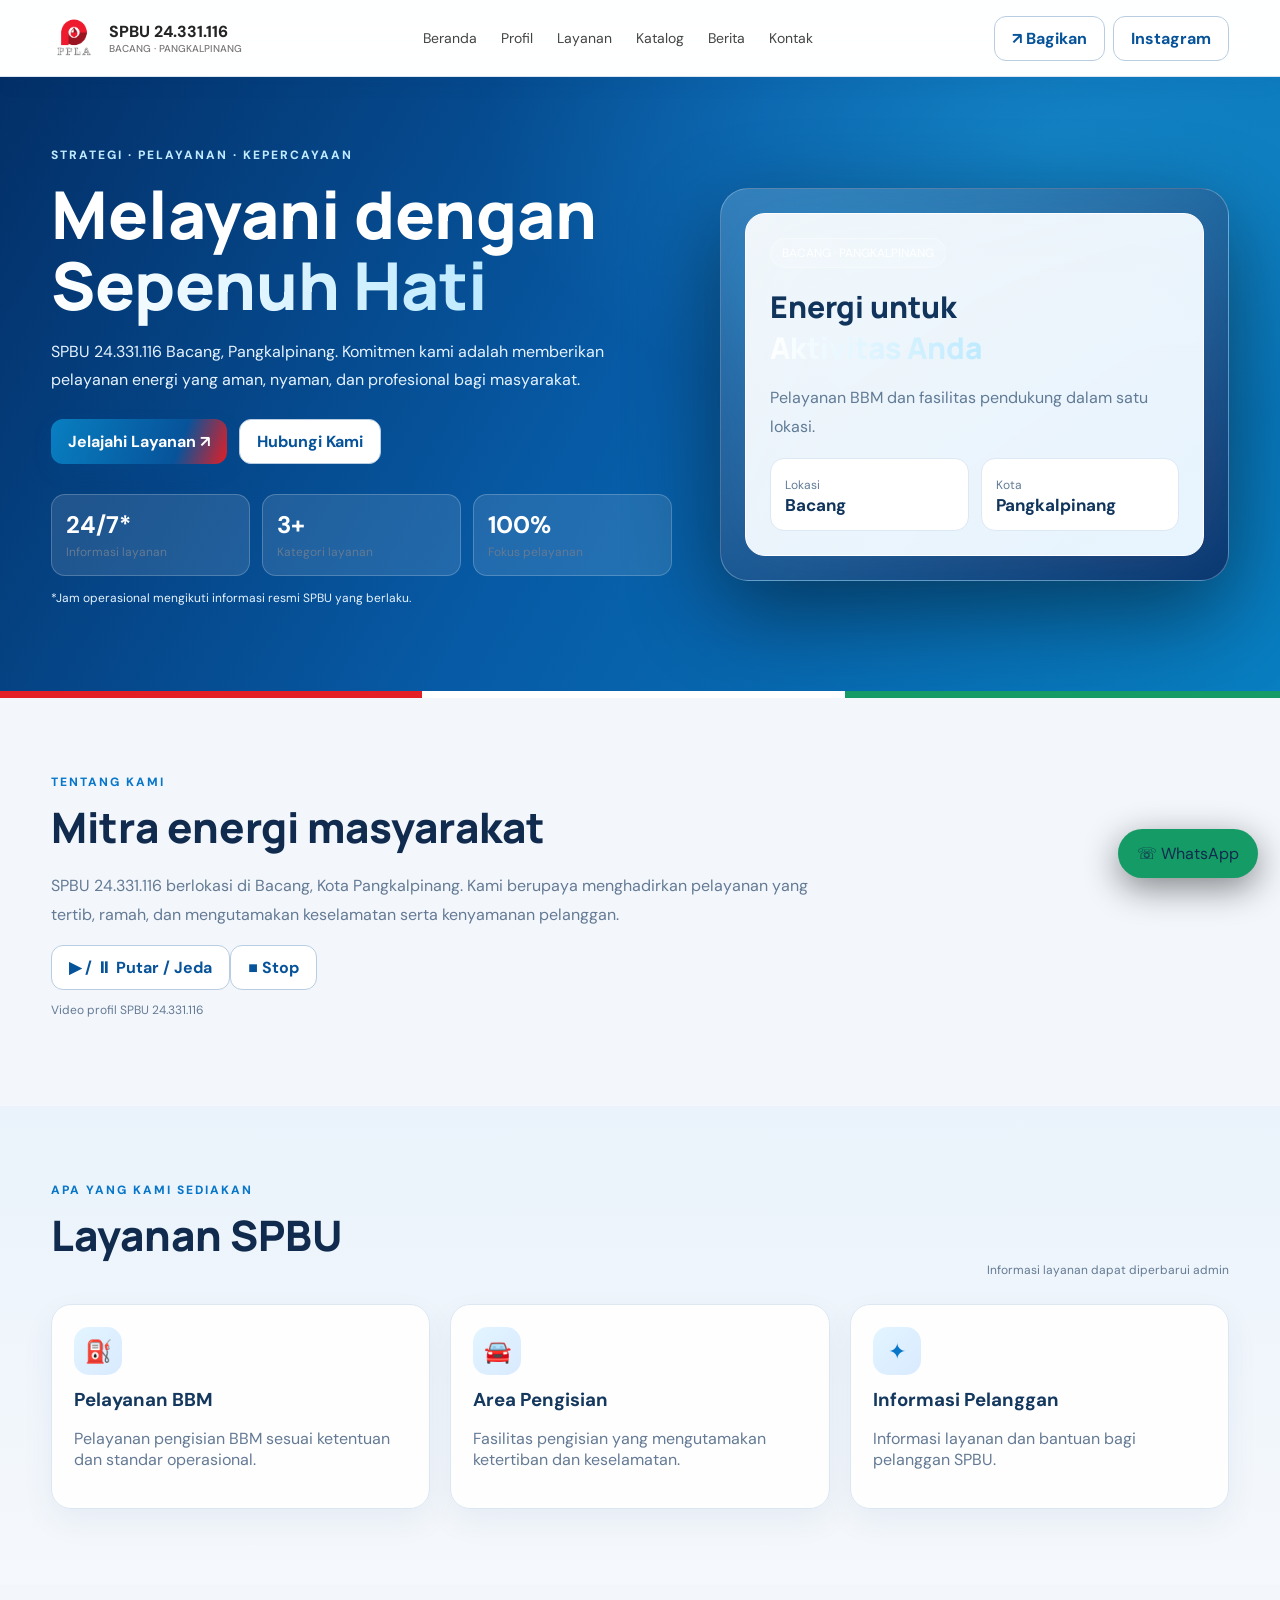
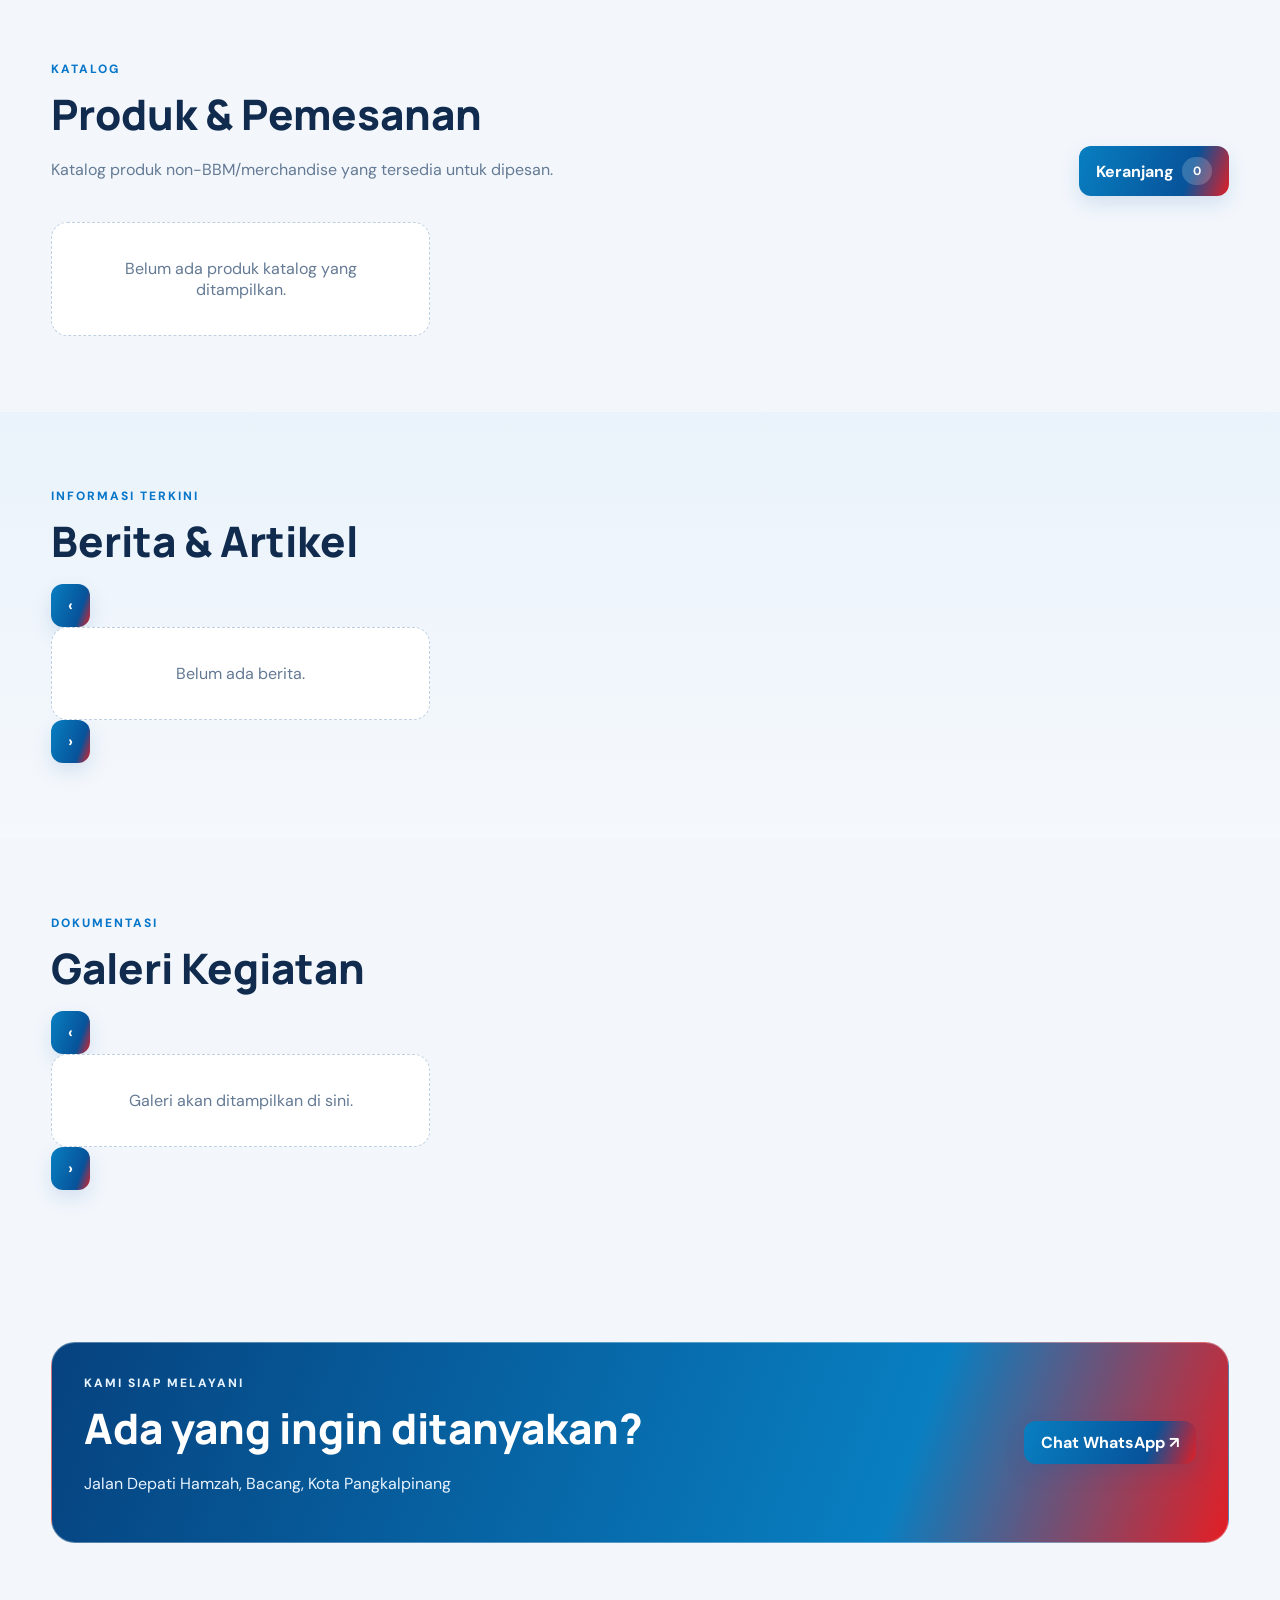
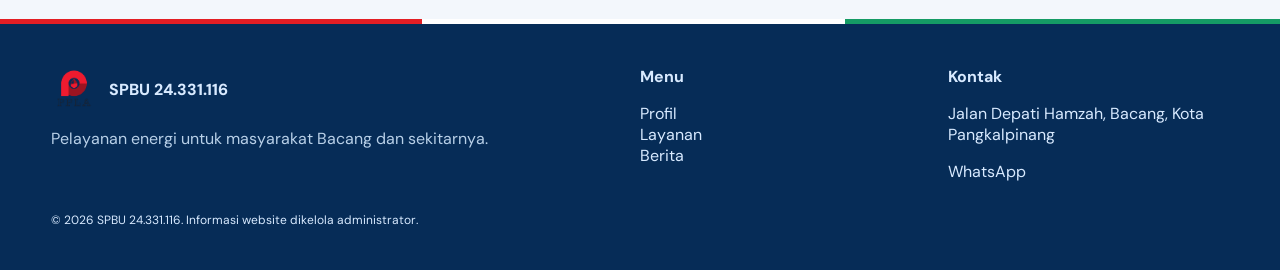
==== index.html @ a97a2ace "Update index.html" ====
<!doctype html>
<html lang="id"><head><meta charset="utf-8"><meta name="viewport" content="width=device-width,initial-scale=1"><meta name="theme-color" content="#073b78">
<meta name="description" content="Website resmi SPBU 24.331.116 Bacang, Pangkalpinang. Informasi layanan, produk, berita, galeri, dan pemesanan.">
<meta property="og:type" content="website">
<meta property="og:site_name" content="SPBU 24.331.116 Bacang">
<meta property="og:title" content="SPBU 24.331.116 Bacang | Pelayanan Energi">
<meta property="og:description" content="Informasi layanan, produk, berita, dan kegiatan SPBU 24.331.116 Bacang, Pangkalpinang.">
<meta property="og:url" content="https://spbubacang-24331116.github.io/index.html">
<meta property="og:image" content="https://spbubacang-24331116.github.io/assets/og-spbu-bacang.png">
<meta property="og:image:width" content="1200"><meta property="og:image:height" content="630">
<meta name="twitter:card" content="summary_large_image">
<meta name="twitter:title" content="SPBU 24.331.116 Bacang | Pelayanan Energi">
<meta name="twitter:description" content="Informasi layanan, produk, berita, dan kegiatan SPBU 24.331.116 Bacang, Pangkalpinang.">
<meta name="twitter:image" content="https://spbubacang-24331116.github.io/assets/og-spbu-bacang.png">
<title>SPBU 24.331.116 | Company Profile</title><link rel="stylesheet" href="assets/style.css"></head>
<body>
<header class="topbar"><div class="container nav"><a class="brand" href="#"><img class="brand-logo" src="assets/logo-ppla.png" alt="Logo PPLA"><span>SPBU 24.331.116<small class="muted" style="display:block;font-size:10px;font-weight:500">BACANG · PANGKALPINANG</small></span></a><nav class="navlinks"><a href="#home">Beranda</a><a href="#about">Profil</a><a href="#services">Layanan</a><a href="#products">Katalog</a><a href="#news">Berita</a><a href="#contact">Kontak</a></nav><div class="nav-actions"><button class="btn btn-outline" onclick="shareWebsite()">↗ Bagikan</button><a class="btn btn-outline" href="https://www.instagram.com/spbu_24.331.116_bacang/">Instagram</a></div></div></header>
<main>
<section class="hero" id="home"><div class="container hero-grid"><div><div class="eyebrow">Strategi · Pelayanan · Kepercayaan</div><h1>Melayani dengan <span class="gradient-text">Sepenuh Hati</span></h1><p id="heroText">SPBU 24.331.116 Bacang, Pangkalpinang. Komitmen kami adalah memberikan pelayanan energi yang aman, nyaman, dan profesional bagi masyarakat.</p><div style="display:flex;gap:12px;flex-wrap:wrap;margin-top:24px"><a class="btn" href="#services">Jelajahi Layanan ↗</a><a class="btn btn-outline" href="#contact">Hubungi Kami</a></div><div class="stat-row" style="margin-top:30px"><div class="stat"><strong>24/7*</strong><span class="muted small">Informasi layanan</span></div><div class="stat"><strong>3+</strong><span class="muted small">Kategori layanan</span></div><div class="stat"><strong>100%</strong><span class="muted small">Fokus pelayanan</span></div></div><p class="small muted">*Jam operasional mengikuti informasi resmi SPBU yang berlaku.</p></div><div class="hero-visual"><div class="visual-inner"><div><span class="pill">BACANG · PANGKALPINANG</span><h2 style="font:800 30px Manrope;margin:18px 0 8px">Energi untuk<br><span class="gradient-text">Aktivitas Anda</span></h2><p class="muted">Pelayanan BBM dan fasilitas pendukung dalam satu lokasi.</p></div><div class="stat-row"><div class="stat"><span class="small muted">Lokasi</span><strong style="font-size:17px">Bacang</strong></div><div class="stat"><span class="small muted">Kota</span><strong style="font-size:17px">Pangkalpinang</strong></div></div></div></div></div></section>
<section id="promoCarousel" class="section" style="padding:28px 0 0"><div class="container"><div id="carouselList" class="grid"></div></div></section>
<section class="section" id="about"><div class="container"><div class="eyebrow">Tentang Kami</div><h2 class="section-title">Mitra energi masyarakat</h2><div class="about-layout"><div><p class="muted" style="max-width:780px;line-height:1.8" id="aboutText">SPBU 24.331.116 berlokasi di Bacang, Kota Pangkalpinang. Kami berupaya menghadirkan pelayanan yang tertib, ramah, dan mengutamakan keselamatan serta kenyamanan pelanggan.</p></div><div class="about-video-wrap"><video id="aboutVideo" class="about-video" autoplay muted playsinline preload="metadata" controls></video><div class="video-actions"><button class="btn btn-outline" type="button" onclick="toggleAboutVideo()">▶ / ⏸ Putar / Jeda</button><button class="btn btn-outline" type="button" onclick="stopAboutVideo()">■ Stop</button></div><p class="small muted" id="videoHint">Video profil SPBU 24.331.116</p></div></div></div></section>
<section class="section" id="services" style="background:#111529"><div class="container"><div class="section-head"><div><div class="eyebrow">Apa yang Kami Sediakan</div><h2 class="section-title">Layanan SPBU</h2></div><span class="muted small">Informasi layanan dapat diperbarui admin</span></div><div id="servicesList" class="grid"></div></div></section>
<section class="section" id="products"><div class="container"><div class="section-head"><div><div class="eyebrow">Katalog</div><h2 class="section-title">Produk & Pemesanan</h2><p class="muted">Katalog produk non-BBM/merchandise yang tersedia untuk dipesan.</p></div><button class="btn" onclick="openCart()">Keranjang <span id="cartCount" class="pill" style="background:#ffffff30;color:white">0</span></button></div><div id="productsList" class="grid"></div></div></section>
<section class="section" id="news" style="background:#111529"><div class="container"><div class="eyebrow">Informasi Terkini</div><h2 class="section-title">Berita & Artikel</h2><div class="carousel-shell"><button class="carousel-arrow prev" aria-label="Berita sebelumnya" onclick="moveCarousel('newsList',-1)">‹</button><div id="newsList" class="grid carousel-track"></div><button class="carousel-arrow next" aria-label="Berita berikutnya" onclick="moveCarousel('newsList',1)">›</button></div></div></section>
<section class="section" id="gallery"><div class="container"><div class="eyebrow">Dokumentasi</div><h2 class="section-title">Galeri Kegiatan</h2><div class="carousel-shell"><button class="carousel-arrow prev" aria-label="Dokumentasi sebelumnya" onclick="moveCarousel('galleryList',-1)">‹</button><div id="galleryList" class="grid carousel-track"></div><button class="carousel-arrow next" aria-label="Dokumentasi berikutnya" onclick="moveCarousel('galleryList',1)">›</button></div></div></section>
<section class="section" id="contact"><div class="container"><div class="banner"><div><div class="eyebrow">Kami Siap Melayani</div><h2 class="section-title" style="margin-bottom:6px">Ada yang ingin ditanyakan?</h2><p class="muted" id="addressText">Jalan Depati Hamzah, Bacang, Kota Pangkalpinang.</p></div><a id="contactWA" class="btn" href="https://wa.me/6281272937522" target="_blank" rel="noopener">Chat WhatsApp ↗</a></div></div></section>
</main>
<footer class="footer"><div class="container footer-grid"><div><div class="brand"><img class="brand-logo brand-logo-footer" src="assets/logo-ppla.png" alt="Logo PPLA">SPBU 24.331.116</div><p class="muted">Pelayanan energi untuk masyarakat Bacang dan sekitarnya.</p></div><div><b>Menu</b><p><a href="#about">Profil</a><br><a href="#services">Layanan</a><br><a href="#news">Berita</a></p></div><div><b>Kontak</b><p id="footerAddress">Bacang, Pangkalpinang</p><a id="footerWA" href="https://wa.me/6281272937522">WhatsApp</a></div></div><div class="container small" style="margin-top:30px">© <span id="year"></span> SPBU 24.331.116. Informasi website dikelola administrator.</div></footer>
<a class="whatsapp" href="https://wa.me/6281272937522" target="_blank" rel="noopener">☏ WhatsApp</a>
<div id="cartModal" class="modal-backdrop hidden"><div class="modal"><div style="display:flex;justify-content:space-between;align-items:center"><h2>Keranjang Pesanan</h2><button class="btn-outline" onclick="closeCart()">Tutup</button></div><div id="cartItems"></div><hr style="border-color:#ffffff18"><h3>Total: <span id="cartTotal">Rp0</span></h3><div class="field"><label>Nama pemesan</label><input id="custName" class="form-control"></div><div class="field"><label>Nomor HP</label><input id="custPhone" class="form-control"></div><div class="field"><label>Alamat</label><textarea id="custAddress" class="form-control"></textarea></div><div class="field"><label>Catatan</label><textarea id="custNotes" class="form-control"></textarea></div><button style="width:100%" onclick="checkout()">Simpan Pesanan & Checkout WhatsApp</button><p class="small muted">Pemesanan dikirim ke nomor WhatsApp resmi yang dikonfigurasi.</p></div></div>
<div id="toast" class="toast hidden"></div><script src="config.js"></script><script src="assets/site.js"></script></body></html>
---- assets/style.css ----
@import url('https://fonts.googleapis.com/css2?family=DM+Sans:wght@400;500;600;700;800&family=Manrope:wght@400;500;600;700;800&display=swap');
:root{--bg:#0d1020;--panel:#171b31;--panel2:#202541;--line:#303653;--text:#f6f4ff;--muted:#a8acc5;--purple:#a855f7;--pink:#e879f9;--cyan:#22d3ee;--gold:#e8c77b;--green:#34d399;--danger:#fb7185;--radius:20px}
*{box-sizing:border-box}html{scroll-behavior:smooth}body{margin:0;background:var(--bg);color:var(--text);font-family:'DM Sans',sans-serif}a{color:inherit;text-decoration:none}button,input,textarea,select{font:inherit}button,.btn{border:0;border-radius:12px;padding:11px 17px;background:linear-gradient(110deg,var(--purple),#7c3aed);color:white;font-weight:700;cursor:pointer;display:inline-flex;align-items:center;justify-content:center;gap:8px}button:hover,.btn:hover{filter:brightness(1.12)}.btn-outline{background:transparent;border:1px solid var(--line)}.container{width:min(1180px,92%);margin:auto}.muted{color:var(--muted)}.small{font-size:12px}.eyebrow{color:var(--pink);font-size:12px;font-weight:800;letter-spacing:2px;text-transform:uppercase}.section{padding:76px 0}.section-title{font:800 clamp(28px,4vw,42px) Manrope;margin:8px 0 14px}.topbar{position:sticky;top:0;z-index:20;background:#0d1020eF;backdrop-filter:blur(18px);border-bottom:1px solid #ffffff12}.nav{height:76px;display:flex;align-items:center;justify-content:space-between;gap:20px}.brand{display:flex;align-items:center;gap:12px;font-weight:800}.brand-mark{width:42px;height:42px;border-radius:14px;background:linear-gradient(135deg,#e879f9,#7c3aed);display:grid;place-items:center;font-weight:900}.navlinks{display:flex;gap:24px;color:#d4d5e4;font-size:14px}.navlinks a:hover{color:var(--pink)}.hero{padding:70px 0 76px;background:radial-gradient(ellipse at 80% 15%,#7339a655,transparent 40%),linear-gradient(135deg,#15172c,#101426 65%,#21183c);overflow:hidden}.hero-grid{display:grid;grid-template-columns:1.1fr .9fr;align-items:center;gap:48px}.hero h1{font:800 clamp(38px,6vw,66px)/1.08 Manrope;margin:16px 0}.gradient-text{background:linear-gradient(90deg,#f0abfc,#a78bfa,#67e8f9);background-clip:text;color:transparent}.hero p{max-width:600px;color:#c4c6d8;line-height:1.8}.hero-visual{min-height:350px;border:1px solid #ffffff20;border-radius:28px;background:linear-gradient(145deg,#2b2550,#141a31);padding:24px;box-shadow:0 30px 90px #0007;position:relative}.hero-visual:before{content:"";position:absolute;inset:12% 8%;border-radius:24px;background:linear-gradient(140deg,#a855f755,#22d3ee22);filter:blur(28px)}.visual-inner{position:relative;height:100%;min-height:300px;border-radius:20px;background:linear-gradient(145deg,#252b49,#151a2e);border:1px solid #ffffff18;padding:24px;display:flex;flex-direction:column;justify-content:space-between}.stat-row{display:flex;gap:12px}.stat{background:#ffffff0d;border:1px solid #ffffff12;border-radius:14px;padding:14px;flex:1}.stat strong{display:block;font-size:24px}.pill{display:inline-block;border-radius:999px;padding:6px 11px;background:#a855f729;color:#e9b5ff;font-size:12px}.grid{display:grid;grid-template-columns:repeat(3,1fr);gap:20px}.card{background:var(--panel);border:1px solid #ffffff0e;border-radius:var(--radius);padding:22px;box-shadow:0 12px 35px #0002}.card h3{margin:12px 0 8px}.iconbox{width:48px;height:48px;border-radius:15px;background:#a855f72b;color:#e9a8ff;display:grid;place-items:center;font-size:22px}.product-img,.news-img,.gallery-img{width:100%;height:190px;object-fit:cover;border-radius:14px;background:var(--panel2)}.product-card{display:flex;flex-direction:column;gap:12px}.product-card .price{font-size:20px;font-weight:800;color:#f0abfc}.product-card button{width:100%}.banner{background:linear-gradient(110deg,#652a94,#27204b 65%,#123b54);border:1px solid #ffffff15;border-radius:24px;padding:32px;display:flex;justify-content:space-between;align-items:center;gap:20px}.footer{background:#090b16;border-top:1px solid #ffffff12;padding:42px 0;color:#a8acc5}.footer-grid{display:grid;grid-template-columns:2fr 1fr 1fr;gap:28px}.form-control{width:100%;background:#0f1326;color:white;border:1px solid var(--line);border-radius:11px;padding:12px 13px;outline:none}.form-control:focus{border-color:var(--purple)}label{font-size:13px;color:#c5c7d8;display:block;margin:0 0 7px}.field{margin-bottom:14px}.notice{padding:13px 15px;border-radius:12px;background:#a855f71c;border:1px solid #a855f744;color:#e9c7ff}.whatsapp{position:fixed;right:22px;bottom:22px;z-index:30;border-radius:50px;background:#16a34a;padding:14px 19px;box-shadow:0 10px 35px #0007}.hidden{display:none!important}.section-head{display:flex;justify-content:space-between;align-items:end;gap:20px;margin-bottom:26px}.empty{padding:35px;text-align:center;color:var(--muted);background:var(--panel);border-radius:16px}
.admin-body{background:#0b0e1c;min-height:100vh}.admin-layout{display:grid;grid-template-columns:245px 1fr;min-height:100vh}.sidebar{background:#14182b;border-right:1px solid #ffffff10;padding:24px 16px;position:sticky;top:0;height:100vh}.side-brand{padding:8px 10px 28px;font-weight:800}.side-link{display:flex;align-items:center;gap:12px;padding:12px 14px;border-radius:11px;color:#b8bad0;margin:4px 0;cursor:pointer}.side-link.active,.side-link:hover{background:linear-gradient(90deg,#a855f744,#7c3aed22);color:white}.admin-main{padding:30px;min-width:0}.admin-top{display:flex;justify-content:space-between;align-items:center;margin-bottom:26px}.admin-grid{display:grid;grid-template-columns:repeat(4,1fr);gap:16px}.metric{background:var(--panel);border:1px solid #ffffff10;border-radius:17px;padding:20px}.metric strong{font:800 30px Manrope;display:block;margin-top:8px}.admin-columns{display:grid;grid-template-columns:1.3fr 1fr;gap:18px;margin-top:18px}.table-wrap{overflow:auto}.data-table{width:100%;border-collapse:collapse;min-width:600px}.data-table th,.data-table td{text-align:left;padding:13px;border-bottom:1px solid #ffffff12;font-size:13px}.data-table th{color:#b7bad0}.tag{padding:5px 9px;border-radius:30px;background:#a855f72a;color:#e9b5ff;font-size:11px}.actions{display:flex;gap:7px}.btn-sm{padding:7px 10px;font-size:12px}.btn-danger{background:#be3452}.modal-backdrop{position:fixed;inset:0;background:#0009;z-index:60;display:grid;place-items:center;padding:20px}.modal{width:min(620px,100%);max-height:90vh;overflow:auto;background:#171b31;border:1px solid #ffffff20;border-radius:20px;padding:24px}.login-wrap{min-height:100vh;display:grid;place-items:center;padding:20px;background:radial-gradient(circle at 20% 20%,#743ca755,transparent 35%),#0b0e1c}.login-card{width:min(430px,100%);background:#171b31;border:1px solid #ffffff18;border-radius:24px;padding:32px;box-shadow:0 25px 80px #0008}.toast{position:fixed;bottom:24px;left:50%;transform:translateX(-50%);background:#252b49;padding:12px 18px;border-radius:12px;z-index:100;box-shadow:0 8px 30px #0008}
@media(max-width:900px){.hero-grid{grid-template-columns:1fr}.hero-visual{min-height:280px}.grid{grid-template-columns:repeat(2,1fr)}.admin-grid{grid-template-columns:repeat(2,1fr)}.admin-columns{grid-template-columns:1fr}.navlinks{gap:12px}.admin-layout{grid-template-columns:1fr}.sidebar{position:relative;height:auto;padding:12px;display:flex;overflow:auto;align-items:center}.side-brand{padding:8px;white-space:nowrap}.side-link{white-space:nowrap}.admin-main{padding:20px}}
@media(max-width:600px){.nav{height:auto;min-height:68px;flex-wrap:wrap;padding:12px 0}.navlinks{width:100%;overflow:auto;padding:5px 0}.hero{padding:48px 0}.grid{grid-template-columns:1fr}.section{padding:52px 0}.footer-grid{grid-template-columns:1fr}.banner{align-items:flex-start;flex-direction:column}.admin-grid{grid-template-columns:1fr 1fr}.admin-main{padding:14px}.sidebar{gap:4px}.side-link{font-size:12px;padding:9px}.admin-top{align-items:flex-start;gap:10px}.metric strong{font-size:24px}}


/* PUBLIC FRONTEND: Pertamina-inspired red and white gradient identity.
   Admin dashboard (.admin-body) intentionally retains the dark-purple theme. */
body:not(.admin-body){--purple:#e31e24;--pink:#ff5a60;--cyan:#f3f4f6;--gold:#ffffff}
body:not(.admin-body) .brand-mark{background:linear-gradient(135deg,#fff 0%,#f4f4f5 38%,#e31e24 39%,#b5121b 100%);color:#b5121b;border:1px solid #ffffff70}
body:not(.admin-body) .hero{background:radial-gradient(ellipse at 82% 12%,#e31e2445,transparent 42%),linear-gradient(125deg,#8f1018 0%,#d71920 38%,#f5f5f5 100%)}
body:not(.admin-body) .hero p{color:#fff1f1}
body:not(.admin-body) .gradient-text{background:linear-gradient(90deg,#fff 0%,#fff4f4 45%,#ffd5d7 100%);background-clip:text;color:transparent}
body:not(.admin-body) .hero-visual{background:linear-gradient(145deg,#fff 0%,#f4f4f5 45%,#e31e24 100%);border:1px solid #ffffff80}
body:not(.admin-body) .hero-visual:before{background:linear-gradient(140deg,#ffffff88,#e31e2455)}
body:not(.admin-body) .visual-inner{background:linear-gradient(145deg,#fff,#fff1f1 58%,#fbd5d7);border:1px solid #fff;color:#252525}
body:not(.admin-body) .visual-inner .muted{color:#656565}
body:not(.admin-body) .stat{background:#ffffff20;border-color:#ffffff45}
body:not(.admin-body) .visual-inner .stat{background:#ffffffc9;border-color:#e31e2430}
body:not(.admin-body) .pill{background:#e31e2418;color:#b5121b}
body:not(.admin-body) .hero .pill{background:#ffffff25;color:#fff;border:1px solid #ffffff55}
body:not(.admin-body) button:not(.btn-outline),body:not(.admin-body) .btn:not(.btn-outline){background:linear-gradient(110deg,#ed1c24 0%,#c8102e 55%,#a80f24 100%);color:#fff}
body:not(.admin-body) .btn-outline{border-color:#e31e2480;color:#fff;background:#ffffff12}
body:not(.admin-body) .iconbox{background:linear-gradient(135deg,#fff0f0,#ffe0e2);color:#c8102e}
body:not(.admin-body) .product-card .price{color:#e31e24}
body:not(.admin-body) .topbar{background:#ffffffef;border-bottom:1px solid #e5e5e5}
body:not(.admin-body) .topbar .navlinks{color:#444}
body:not(.admin-body) .topbar .navlinks a:hover{color:#c8102e}
body:not(.admin-body) .topbar .brand{color:#242424}
body:not(.admin-body) .topbar .brand .muted{color:#777}
body:not(.admin-body) .section[style*="background:#111529"]{background:#fff5f5!important}
body:not(.admin-body) .card{border-color:#e31e2418}
body:not(.admin-body) .banner{background:linear-gradient(110deg,#a90f20 0%,#e31e24 52%,#fff 100%);color:#fff}
body:not(.admin-body) .banner .muted{color:#fff0f0}
body:not(.admin-body) .footer{background:#fff;color:#333;border-top:1px solid #e5e5e5}
body:not(.admin-body) .footer .muted{color:#666}
body:not(.admin-body) .footer a:hover{color:#c8102e}


/* PPLA logo in all public and administrator header areas */
.brand-logo{width:48px;height:48px;object-fit:contain;display:block;flex:0 0 auto;border-radius:8px}
.topbar .brand-logo{width:54px;height:54px}
.brand-logo-footer{width:46px;height:46px}
.side-brand{display:flex;align-items:center;gap:10px}
.side-brand .brand-logo{width:44px;height:44px}
.admin-heading{display:flex;align-items:center;gap:14px;min-width:0}
.admin-heading .brand-logo{width:50px;height:50px}
.login-card .brand-logo{width:54px;height:54px}
@media(max-width:600px){.topbar .brand-logo{width:44px;height:44px}.brand-logo{width:42px;height:42px}.admin-heading .brand-logo{width:42px;height:42px}.admin-heading h1{font-size:23px!important}.side-brand .brand-logo{width:38px;height:38px}}


/* PERTAMAX BLUE + PERTAMINA ACCENTS — PUBLIC FRONTEND */
body:not(.admin-body){
 --bg:#f3f7fc;--panel:#ffffff;--panel2:#eaf1f9;--line:#d8e3f0;
 --text:#102b4e;--muted:#647a94;--purple:#0876c9;--pink:#e31e24;
 --cyan:#27a9e0;--gold:#f5c542;--green:#159b65;
 background:var(--bg);color:var(--text);
}
body:not(.admin-body) .topbar{background:rgba(255,255,255,.92);border-bottom:1px solid #d9e5f1;box-shadow:0 5px 24px #0b37630b}
body:not(.admin-body) .brand-mark{background:linear-gradient(135deg,#0876c9,#06427f);color:white}
body:not(.admin-body) .brand-logo{width:46px;height:46px;object-fit:contain;border-radius:12px}
body:not(.admin-body) .hero{
 background:radial-gradient(ellipse at 82% 10%,#2ab6ed55,transparent 38%),
 linear-gradient(120deg,#032f67 0%,#075aa5 48%,#087fc1 100%);
 color:#fff;position:relative
}
body:not(.admin-body) .hero:after{content:"";position:absolute;left:0;right:0;bottom:0;height:7px;background:linear-gradient(90deg,#e31e24 0 33%,#fff 33% 66%,#159b65 66%)}
body:not(.admin-body) .hero p{color:#e5f3ff}
body:not(.admin-body) .gradient-text{background:linear-gradient(90deg,#fff,#bdeaff);background-clip:text;color:transparent}
body:not(.admin-body) .hero-visual{background:linear-gradient(145deg,#ffffff2b,#0b3972);border:1px solid #ffffff45;backdrop-filter:blur(12px)}
body:not(.admin-body) .hero-visual:before{background:linear-gradient(140deg,#20b9f477,#e31e2444)}
body:not(.admin-body) .visual-inner{background:linear-gradient(145deg,#ffffffed,#e7f5ff);border:1px solid #ffffff;color:#10345b}
body:not(.admin-body) .visual-inner .muted{color:#617b96}
body:not(.admin-body) .stat{background:#ffffff1c;border:1px solid #ffffff35}
body:not(.admin-body) .visual-inner .stat{background:#fff;border-color:#dce8f4}
body:not(.admin-body) .pill{background:#0876c91a;color:#075a9e}
body:not(.admin-body) .hero .pill{background:#ffffff20;color:#fff;border:1px solid #ffffff55}
body:not(.admin-body) button:not(.btn-outline),body:not(.admin-body) .btn:not(.btn-outline){background:linear-gradient(110deg,#087fc1,#07539a 72%,#e31e24);color:#fff;box-shadow:0 8px 20px #07539a22}
body:not(.admin-body) .btn-outline{background:#fff;color:#07539a;border:1px solid #b8cde2}
body:not(.admin-body) .eyebrow{color:#0876c9}
body:not(.admin-body) .hero .eyebrow{color:#bfeaff}
body:not(.admin-body) .section{background-color:transparent}
body:not(.admin-body) #services,body:not(.admin-body) #news{background:linear-gradient(180deg,#eaf3fb,#f5f8fc)!important}
body:not(.admin-body) .card{background:rgba(255,255,255,.94);border:1px solid #dce7f2;box-shadow:0 12px 32px #0a3c7010;color:#15385e}
body:not(.admin-body) .iconbox{background:linear-gradient(135deg,#e2f5ff,#d9eaff);color:#0876c9}
body:not(.admin-body) .product-card .price{color:#0876c9}
body:not(.admin-body) .form-control{background:#f8fbff;color:#173858;border-color:#d2e0ed}
body:not(.admin-body) label{color:#45617f}
body:not(.admin-body) .banner{background:linear-gradient(110deg,#06427f,#087fc1 72%,#e31e24);border:1px solid #ffffff50;color:#fff}
body:not(.admin-body) .banner .eyebrow,body:not(.admin-body) .banner .muted{color:#e7f4ff}
body:not(.admin-body) .footer{background:#062c57;color:#d8eaff;border-top:5px solid transparent;border-image:linear-gradient(90deg,#e31e24 0 33%,#fff 33% 66%,#159b65 66%) 1}
body:not(.admin-body) .footer .muted{color:#b8d0e8}
body:not(.admin-body) .empty{background:#fff;color:#647a94;border:1px dashed #bfd0e2}
body:not(.admin-body) .whatsapp{background:#159b65}
body:not(.admin-body) .modal{background:#fff;color:#15385e;border-color:#dce7f2}
body:not(.admin-body) .modal .muted{color:#647a94}

/* Touch-friendly horizontal carousels on tablet and mobile.
   Desktop keeps the standard responsive grid layout. */
.responsive-carousel{scrollbar-width:thin;scrollbar-color:#80b9dc transparent}
@media(max-width:1024px){
 body:not(.admin-body) .responsive-carousel{
  display:flex!important;flex-wrap:nowrap!important;overflow-x:auto;overflow-y:hidden;
  gap:16px;padding:5px 2px 18px;scroll-snap-type:x mandatory;
  scroll-padding-inline:2px;-webkit-overflow-scrolling:touch;overscroll-behavior-x:contain
 }
 body:not(.admin-body) .responsive-carousel>.card{
  flex:0 0 clamp(245px,42vw,330px);min-width:0;scroll-snap-align:start
 }
 body:not(.admin-body) .responsive-carousel>.empty{flex:0 0 100%}
 body:not(.admin-body) .responsive-carousel::-webkit-scrollbar{height:5px}
 body:not(.admin-body) .responsive-carousel::-webkit-scrollbar-thumb{background:#80b9dc;border-radius:9px}
}
@media(max-width:600px){
 body:not(.admin-body) .container{width:min(100% - 32px,1180px)}
 body:not(.admin-body) .responsive-carousel{gap:13px;margin-right:-16px;padding-right:16px}
 body:not(.admin-body) .responsive-carousel>.card{flex-basis:82%;max-width:330px;padding:17px}
 body:not(.admin-body) .product-img,body:not(.admin-body) .news-img,body:not(.admin-body) .gallery-img{height:175px}
 body:not(.admin-body) .section-head{align-items:flex-start}
 body:not(.admin-body) .hero-grid{gap:26px}
 body:not(.admin-body) .hero-visual{min-height:250px}
}

.nav-actions{display:flex;align-items:center;gap:8px;flex-shrink:0}@media(max-width:600px){.nav-actions{margin-left:auto}.nav-actions .btn{padding:9px 11px;font-size:12px}}
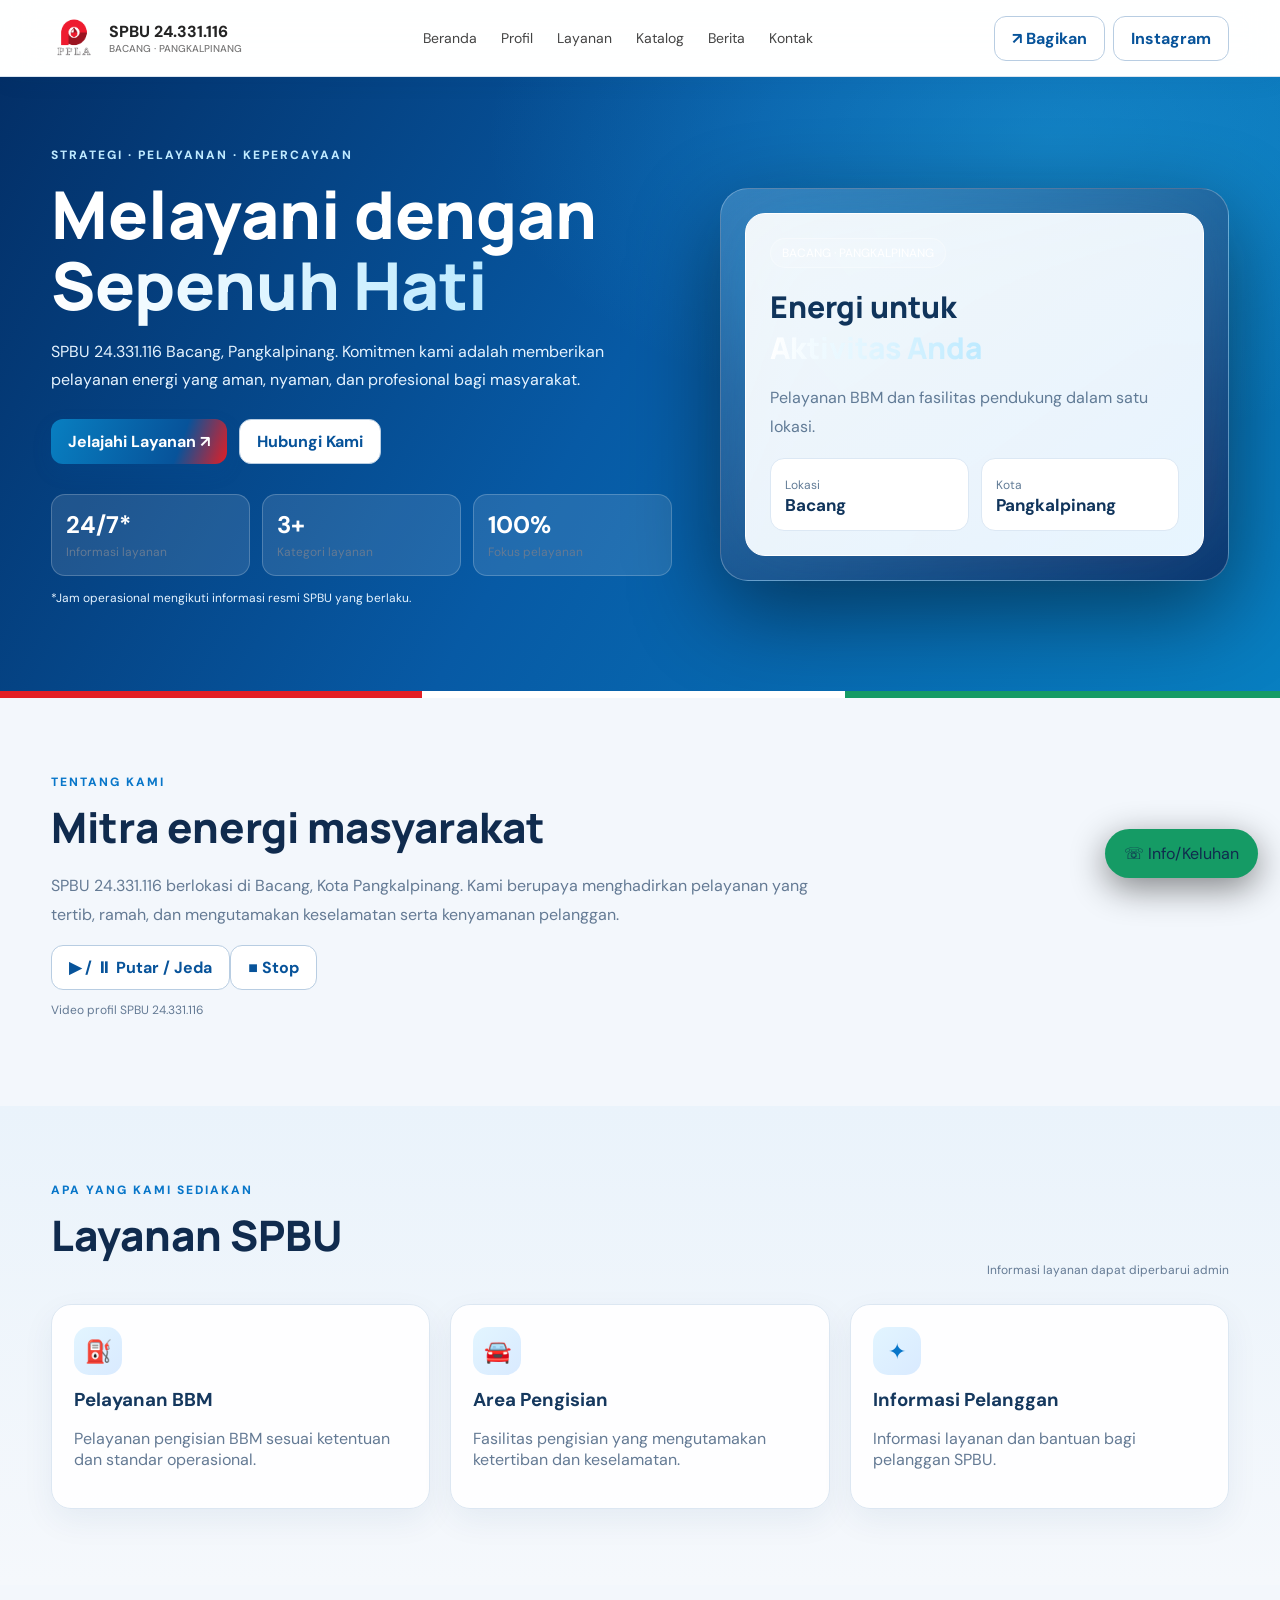
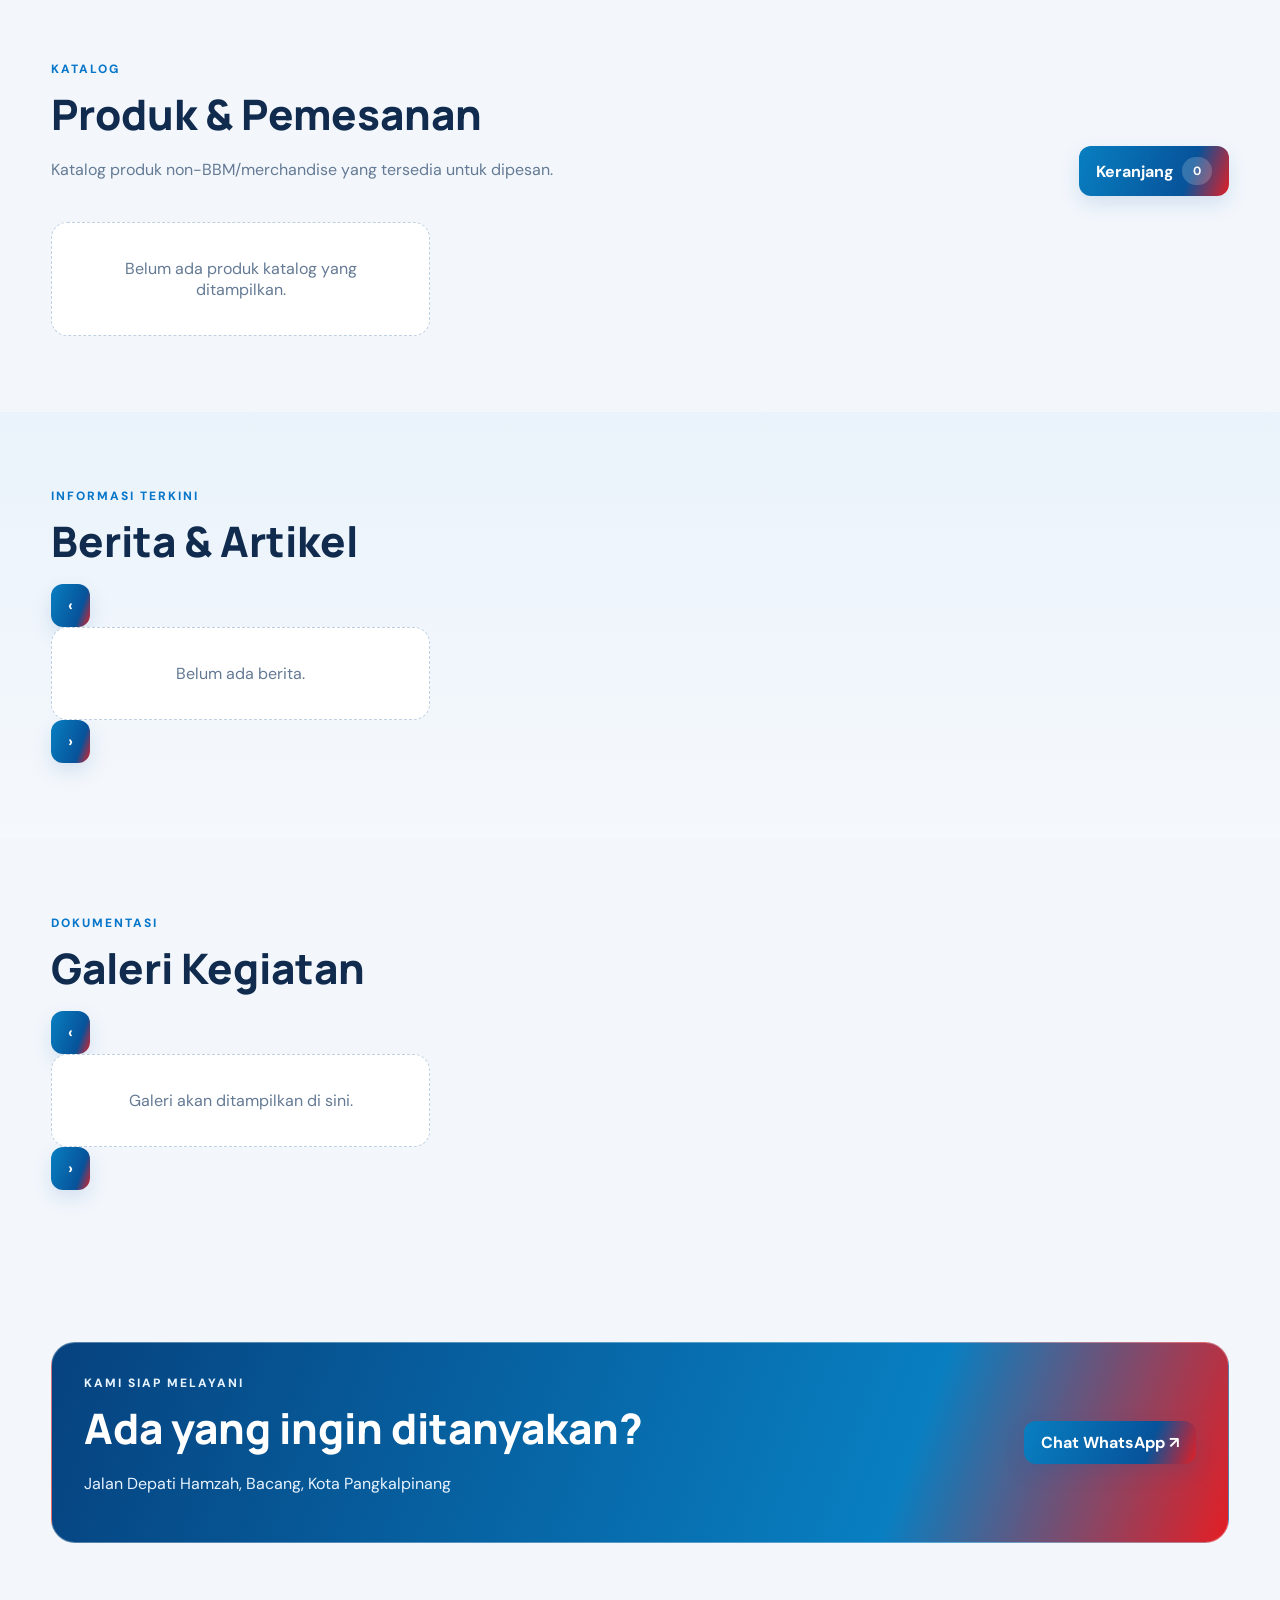
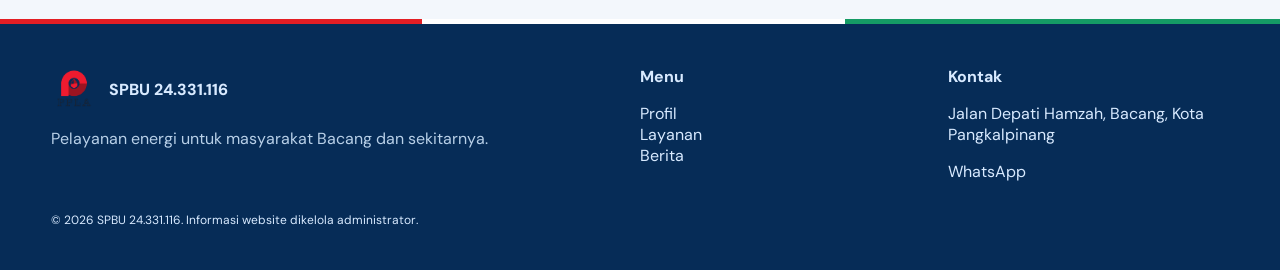
==== commit f42dff69: "Update index.html" ====
--- a/index.html
+++ b/index.html
@@ -26,6 +26,6 @@
 <section class="section" id="contact"><div class="container"><div class="banner"><div><div class="eyebrow">Kami Siap Melayani</div><h2 class="section-title" style="margin-bottom:6px">Ada yang ingin ditanyakan?</h2><p class="muted" id="addressText">Jalan Depati Hamzah, Bacang, Kota Pangkalpinang.</p></div><a id="contactWA" class="btn" href="https://wa.me/6281272937522" target="_blank" rel="noopener">Chat WhatsApp ↗</a></div></div></section>
 </main>
 <footer class="footer"><div class="container footer-grid"><div><div class="brand"><img class="brand-logo brand-logo-footer" src="assets/logo-ppla.png" alt="Logo PPLA">SPBU 24.331.116</div><p class="muted">Pelayanan energi untuk masyarakat Bacang dan sekitarnya.</p></div><div><b>Menu</b><p><a href="#about">Profil</a><br><a href="#services">Layanan</a><br><a href="#news">Berita</a></p></div><div><b>Kontak</b><p id="footerAddress">Bacang, Pangkalpinang</p><a id="footerWA" href="https://wa.me/6281272937522">WhatsApp</a></div></div><div class="container small" style="margin-top:30px">© <span id="year"></span> SPBU 24.331.116. Informasi website dikelola administrator.</div></footer>
-<a class="whatsapp" href="https://wa.me/6281272937522" target="_blank" rel="noopener">☏ WhatsApp</a>
+<a class="whatsapp" href="https://wa.me/6281272937522" target="_blank" rel="noopener">☏ Info/Keluhan</a>
 <div id="cartModal" class="modal-backdrop hidden"><div class="modal"><div style="display:flex;justify-content:space-between;align-items:center"><h2>Keranjang Pesanan</h2><button class="btn-outline" onclick="closeCart()">Tutup</button></div><div id="cartItems"></div><hr style="border-color:#ffffff18"><h3>Total: <span id="cartTotal">Rp0</span></h3><div class="field"><label>Nama pemesan</label><input id="custName" class="form-control"></div><div class="field"><label>Nomor HP</label><input id="custPhone" class="form-control"></div><div class="field"><label>Alamat</label><textarea id="custAddress" class="form-control"></textarea></div><div class="field"><label>Catatan</label><textarea id="custNotes" class="form-control"></textarea></div><button style="width:100%" onclick="checkout()">Simpan Pesanan & Checkout WhatsApp</button><p class="small muted">Pemesanan dikirim ke nomor WhatsApp resmi yang dikonfigurasi.</p></div></div>
 <div id="toast" class="toast hidden"></div><script src="config.js"></script><script src="assets/site.js"></script></body></html>
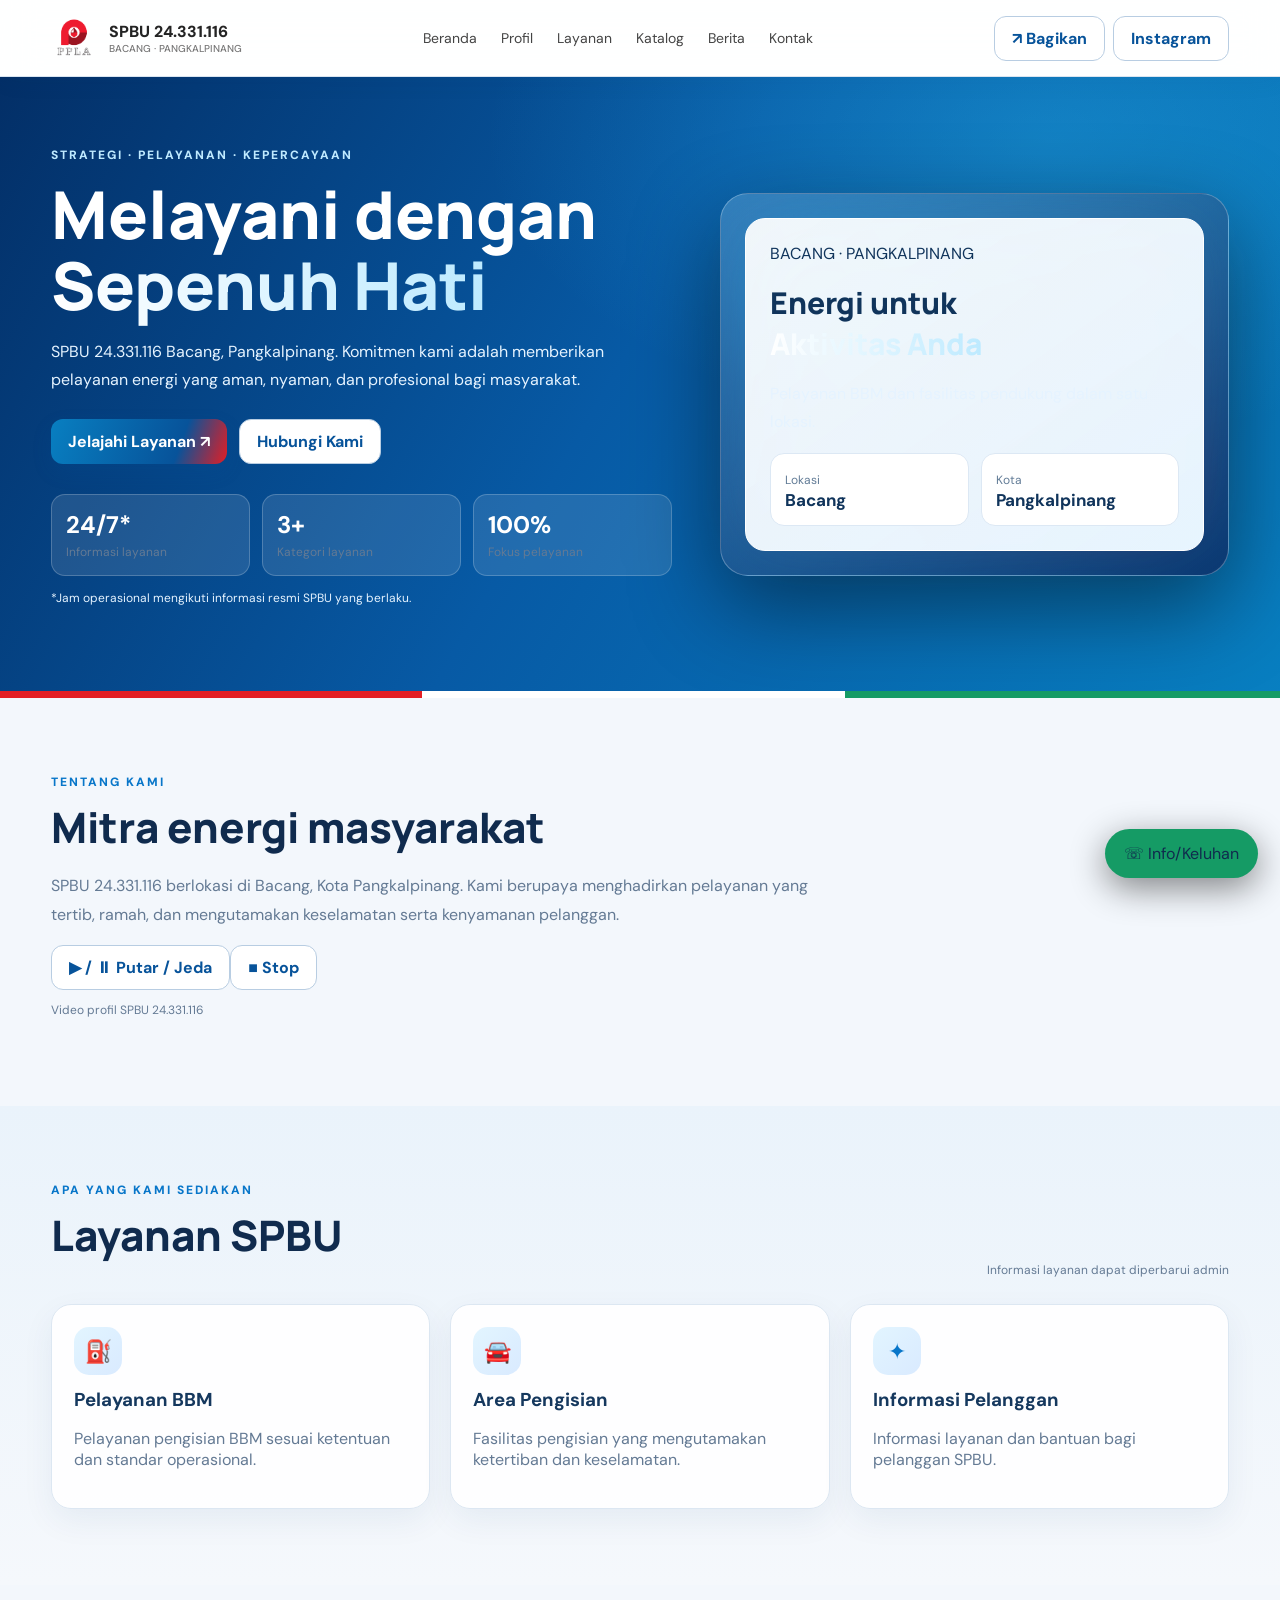
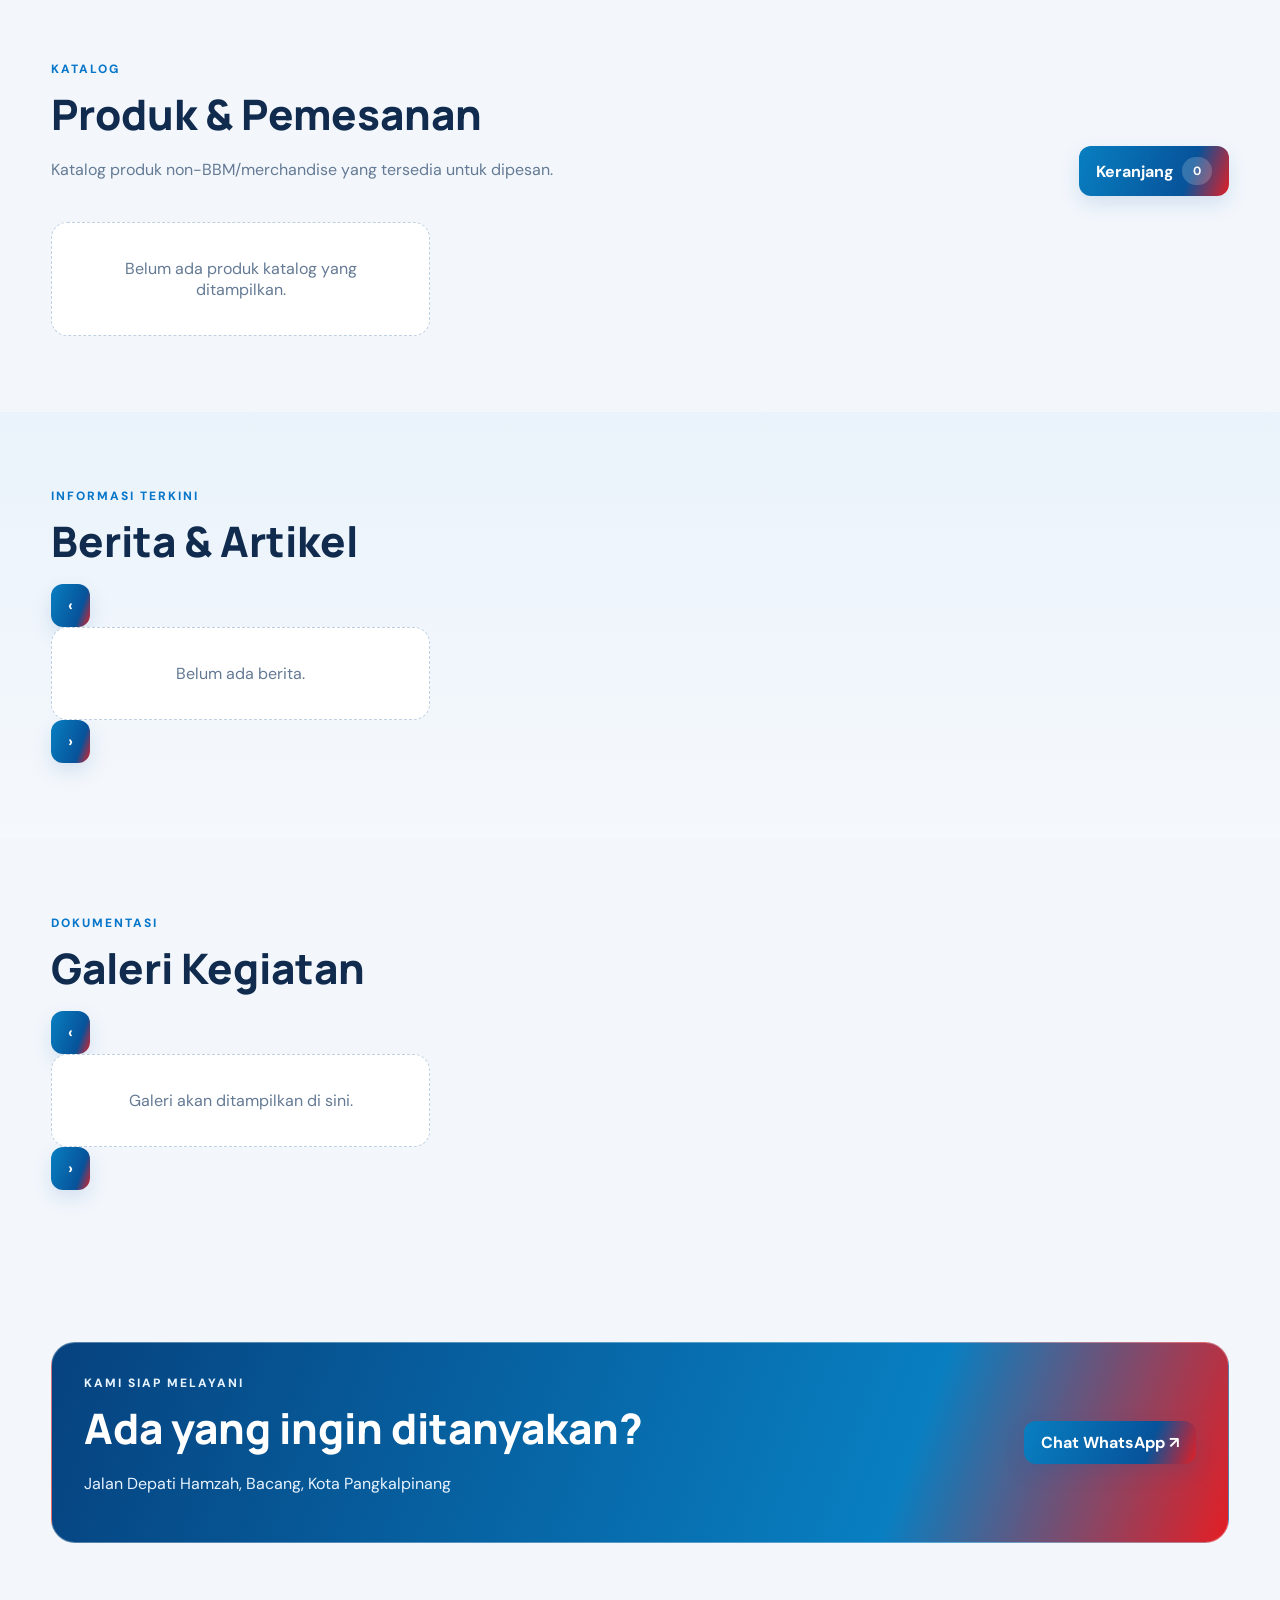
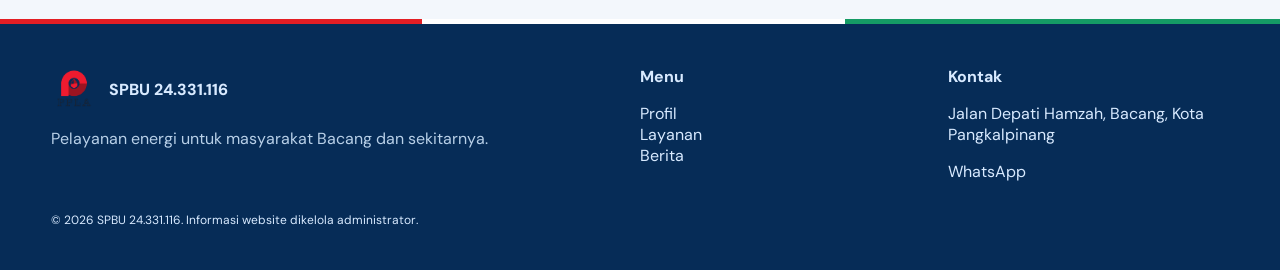
==== commit 46787f72: "Update index.html" ====
--- a/index.html
+++ b/index.html
@@ -16,7 +16,7 @@
 <body>
 <header class="topbar"><div class="container nav"><a class="brand" href="#"><img class="brand-logo" src="assets/logo-ppla.png" alt="Logo PPLA"><span>SPBU 24.331.116<small class="muted" style="display:block;font-size:10px;font-weight:500">BACANG · PANGKALPINANG</small></span></a><nav class="navlinks"><a href="#home">Beranda</a><a href="#about">Profil</a><a href="#services">Layanan</a><a href="#products">Katalog</a><a href="#news">Berita</a><a href="#contact">Kontak</a></nav><div class="nav-actions"><button class="btn btn-outline" onclick="shareWebsite()">↗ Bagikan</button><a class="btn btn-outline" href="https://www.instagram.com/spbu_24.331.116_bacang/">Instagram</a></div></div></header>
 <main>
-<section class="hero" id="home"><div class="container hero-grid"><div><div class="eyebrow">Strategi · Pelayanan · Kepercayaan</div><h1>Melayani dengan <span class="gradient-text">Sepenuh Hati</span></h1><p id="heroText">SPBU 24.331.116 Bacang, Pangkalpinang. Komitmen kami adalah memberikan pelayanan energi yang aman, nyaman, dan profesional bagi masyarakat.</p><div style="display:flex;gap:12px;flex-wrap:wrap;margin-top:24px"><a class="btn" href="#services">Jelajahi Layanan ↗</a><a class="btn btn-outline" href="#contact">Hubungi Kami</a></div><div class="stat-row" style="margin-top:30px"><div class="stat"><strong>24/7*</strong><span class="muted small">Informasi layanan</span></div><div class="stat"><strong>3+</strong><span class="muted small">Kategori layanan</span></div><div class="stat"><strong>100%</strong><span class="muted small">Fokus pelayanan</span></div></div><p class="small muted">*Jam operasional mengikuti informasi resmi SPBU yang berlaku.</p></div><div class="hero-visual"><div class="visual-inner"><div><span class="pill">BACANG · PANGKALPINANG</span><h2 style="font:800 30px Manrope;margin:18px 0 8px">Energi untuk<br><span class="gradient-text">Aktivitas Anda</span></h2><p class="muted">Pelayanan BBM dan fasilitas pendukung dalam satu lokasi.</p></div><div class="stat-row"><div class="stat"><span class="small muted">Lokasi</span><strong style="font-size:17px">Bacang</strong></div><div class="stat"><span class="small muted">Kota</span><strong style="font-size:17px">Pangkalpinang</strong></div></div></div></div></div></section>
+<section class="hero" id="home"><div class="container hero-grid"><div><div class="eyebrow">Strategi · Pelayanan · Kepercayaan</div><h1>Melayani dengan <span class="gradient-text">Sepenuh Hati</span></h1><p id="heroText">SPBU 24.331.116 Bacang, Pangkalpinang. Komitmen kami adalah memberikan pelayanan energi yang aman, nyaman, dan profesional bagi masyarakat.</p><div style="display:flex;gap:12px;flex-wrap:wrap;margin-top:24px"><a class="btn" href="#services">Jelajahi Layanan ↗</a><a class="btn btn-outline" href="#contact">Hubungi Kami</a></div><div class="stat-row" style="margin-top:30px"><div class="stat"><strong>24/7*</strong><span class="muted small">Informasi layanan</span></div><div class="stat"><strong>3+</strong><span class="muted small">Kategori layanan</span></div><div class="stat"><strong>100%</strong><span class="muted small">Fokus pelayanan</span></div></div><p class="small muted">*Jam operasional mengikuti informasi resmi SPBU yang berlaku.</p></div><div class="hero-visual"><div class="visual-inner"><div><span class="text-dark">BACANG · PANGKALPINANG</span><h2 style="font:800 30px Manrope;margin:18px 0 8px">Energi untuk<br><span class="gradient-text">Aktivitas Anda</span></h2><p class="text-dark">Pelayanan BBM dan fasilitas pendukung dalam satu lokasi.</p></div><div class="stat-row"><div class="stat"><span class="small muted">Lokasi</span><strong style="font-size:17px">Bacang</strong></div><div class="stat"><span class="small muted">Kota</span><strong style="font-size:17px">Pangkalpinang</strong></div></div></div></div></div></section>
 <section id="promoCarousel" class="section" style="padding:28px 0 0"><div class="container"><div id="carouselList" class="grid"></div></div></section>
 <section class="section" id="about"><div class="container"><div class="eyebrow">Tentang Kami</div><h2 class="section-title">Mitra energi masyarakat</h2><div class="about-layout"><div><p class="muted" style="max-width:780px;line-height:1.8" id="aboutText">SPBU 24.331.116 berlokasi di Bacang, Kota Pangkalpinang. Kami berupaya menghadirkan pelayanan yang tertib, ramah, dan mengutamakan keselamatan serta kenyamanan pelanggan.</p></div><div class="about-video-wrap"><video id="aboutVideo" class="about-video" autoplay muted playsinline preload="metadata" controls></video><div class="video-actions"><button class="btn btn-outline" type="button" onclick="toggleAboutVideo()">▶ / ⏸ Putar / Jeda</button><button class="btn btn-outline" type="button" onclick="stopAboutVideo()">■ Stop</button></div><p class="small muted" id="videoHint">Video profil SPBU 24.331.116</p></div></div></div></section>
 <section class="section" id="services" style="background:#111529"><div class="container"><div class="section-head"><div><div class="eyebrow">Apa yang Kami Sediakan</div><h2 class="section-title">Layanan SPBU</h2></div><span class="muted small">Informasi layanan dapat diperbarui admin</span></div><div id="servicesList" class="grid"></div></div></section>
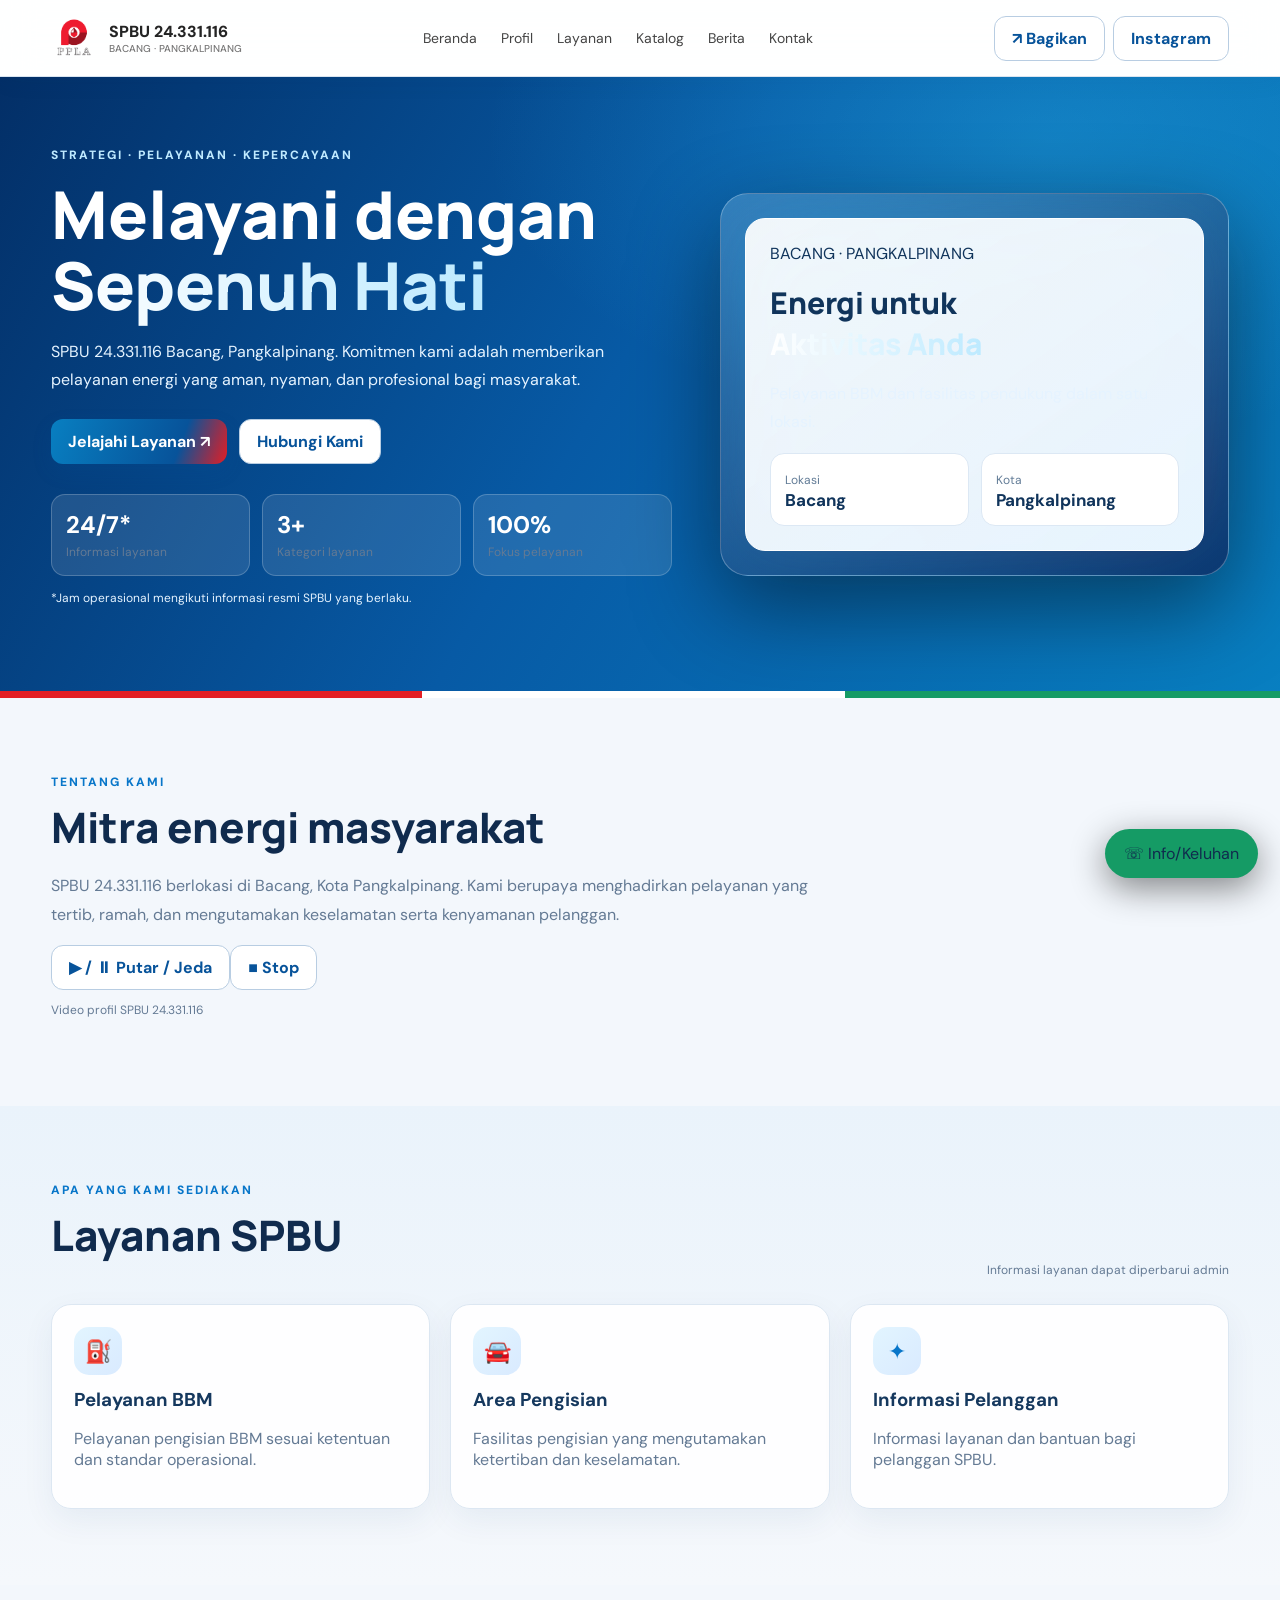
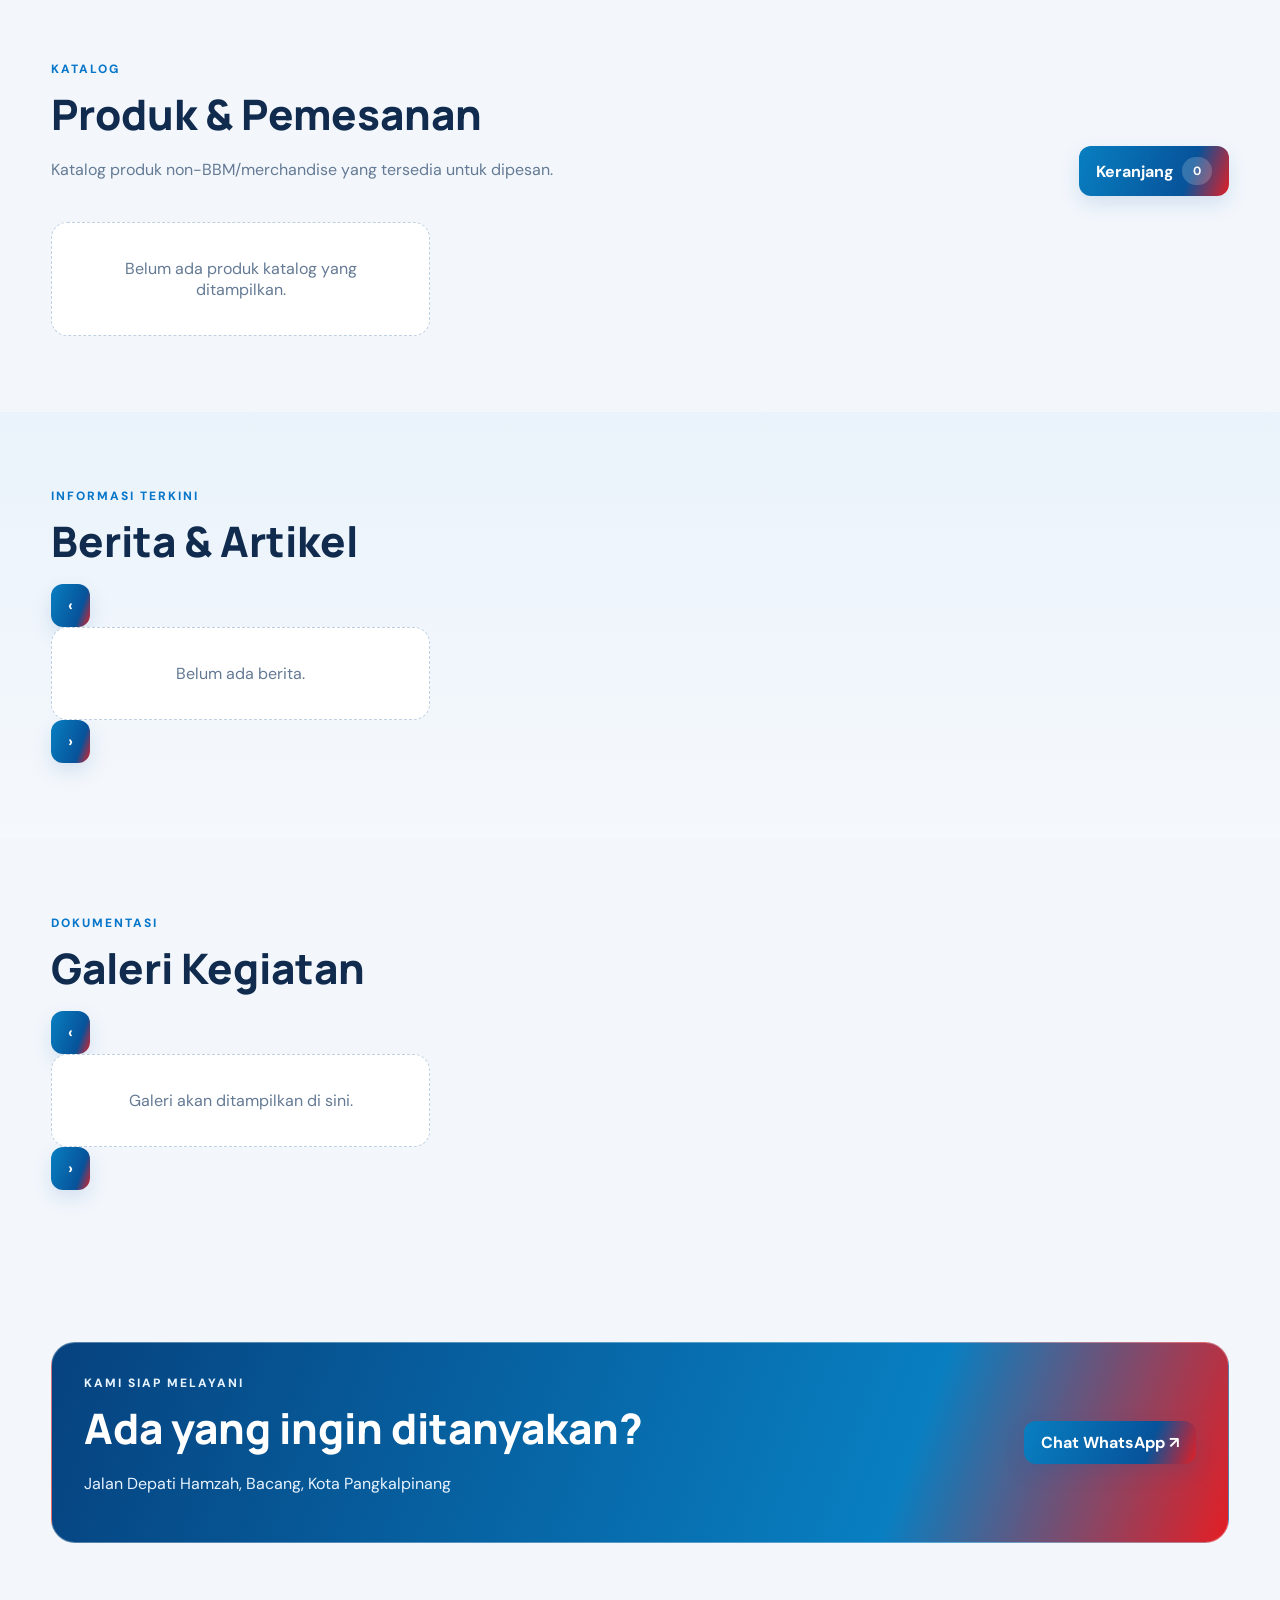
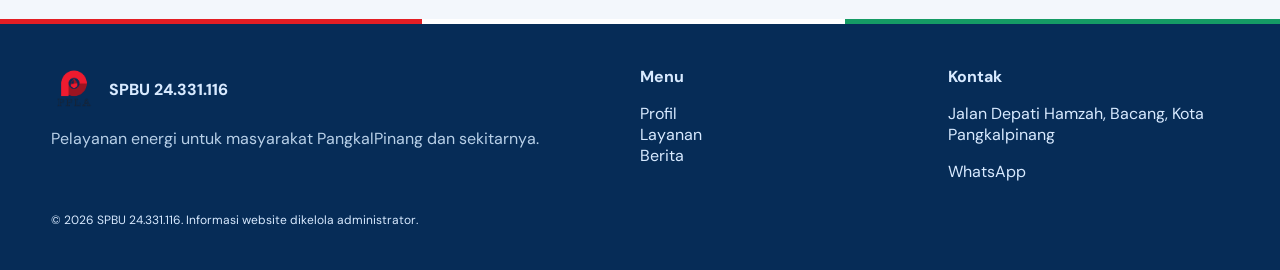
==== commit ced03430: "Update index.html" ====
--- a/index.html
+++ b/index.html
@@ -25,7 +25,7 @@
 <section class="section" id="gallery"><div class="container"><div class="eyebrow">Dokumentasi</div><h2 class="section-title">Galeri Kegiatan</h2><div class="carousel-shell"><button class="carousel-arrow prev" aria-label="Dokumentasi sebelumnya" onclick="moveCarousel('galleryList',-1)">‹</button><div id="galleryList" class="grid carousel-track"></div><button class="carousel-arrow next" aria-label="Dokumentasi berikutnya" onclick="moveCarousel('galleryList',1)">›</button></div></div></section>
 <section class="section" id="contact"><div class="container"><div class="banner"><div><div class="eyebrow">Kami Siap Melayani</div><h2 class="section-title" style="margin-bottom:6px">Ada yang ingin ditanyakan?</h2><p class="muted" id="addressText">Jalan Depati Hamzah, Bacang, Kota Pangkalpinang.</p></div><a id="contactWA" class="btn" href="https://wa.me/6281272937522" target="_blank" rel="noopener">Chat WhatsApp ↗</a></div></div></section>
 </main>
-<footer class="footer"><div class="container footer-grid"><div><div class="brand"><img class="brand-logo brand-logo-footer" src="assets/logo-ppla.png" alt="Logo PPLA">SPBU 24.331.116</div><p class="muted">Pelayanan energi untuk masyarakat Bacang dan sekitarnya.</p></div><div><b>Menu</b><p><a href="#about">Profil</a><br><a href="#services">Layanan</a><br><a href="#news">Berita</a></p></div><div><b>Kontak</b><p id="footerAddress">Bacang, Pangkalpinang</p><a id="footerWA" href="https://wa.me/6281272937522">WhatsApp</a></div></div><div class="container small" style="margin-top:30px">© <span id="year"></span> SPBU 24.331.116. Informasi website dikelola administrator.</div></footer>
+<footer class="footer"><div class="container footer-grid"><div><div class="brand"><img class="brand-logo brand-logo-footer" src="assets/logo-ppla.png" alt="Logo PPLA">SPBU 24.331.116</div><p class="muted">Pelayanan energi untuk masyarakat PangkalPinang dan sekitarnya.</p></div><div><b>Menu</b><p><a href="#about">Profil</a><br><a href="#services">Layanan</a><br><a href="#news">Berita</a></p></div><div><b>Kontak</b><p id="footerAddress">Bacang, Pangkalpinang</p><a id="footerWA" href="https://wa.me/6281272937522">WhatsApp</a></div></div><div class="container small" style="margin-top:30px">© <span id="year"></span> SPBU 24.331.116. Informasi website dikelola administrator.</div></footer>
 <a class="whatsapp" href="https://wa.me/6281272937522" target="_blank" rel="noopener">☏ Info/Keluhan</a>
 <div id="cartModal" class="modal-backdrop hidden"><div class="modal"><div style="display:flex;justify-content:space-between;align-items:center"><h2>Keranjang Pesanan</h2><button class="btn-outline" onclick="closeCart()">Tutup</button></div><div id="cartItems"></div><hr style="border-color:#ffffff18"><h3>Total: <span id="cartTotal">Rp0</span></h3><div class="field"><label>Nama pemesan</label><input id="custName" class="form-control"></div><div class="field"><label>Nomor HP</label><input id="custPhone" class="form-control"></div><div class="field"><label>Alamat</label><textarea id="custAddress" class="form-control"></textarea></div><div class="field"><label>Catatan</label><textarea id="custNotes" class="form-control"></textarea></div><button style="width:100%" onclick="checkout()">Simpan Pesanan & Checkout WhatsApp</button><p class="small muted">Pemesanan dikirim ke nomor WhatsApp resmi yang dikonfigurasi.</p></div></div>
 <div id="toast" class="toast hidden"></div><script src="config.js"></script><script src="assets/site.js"></script></body></html>
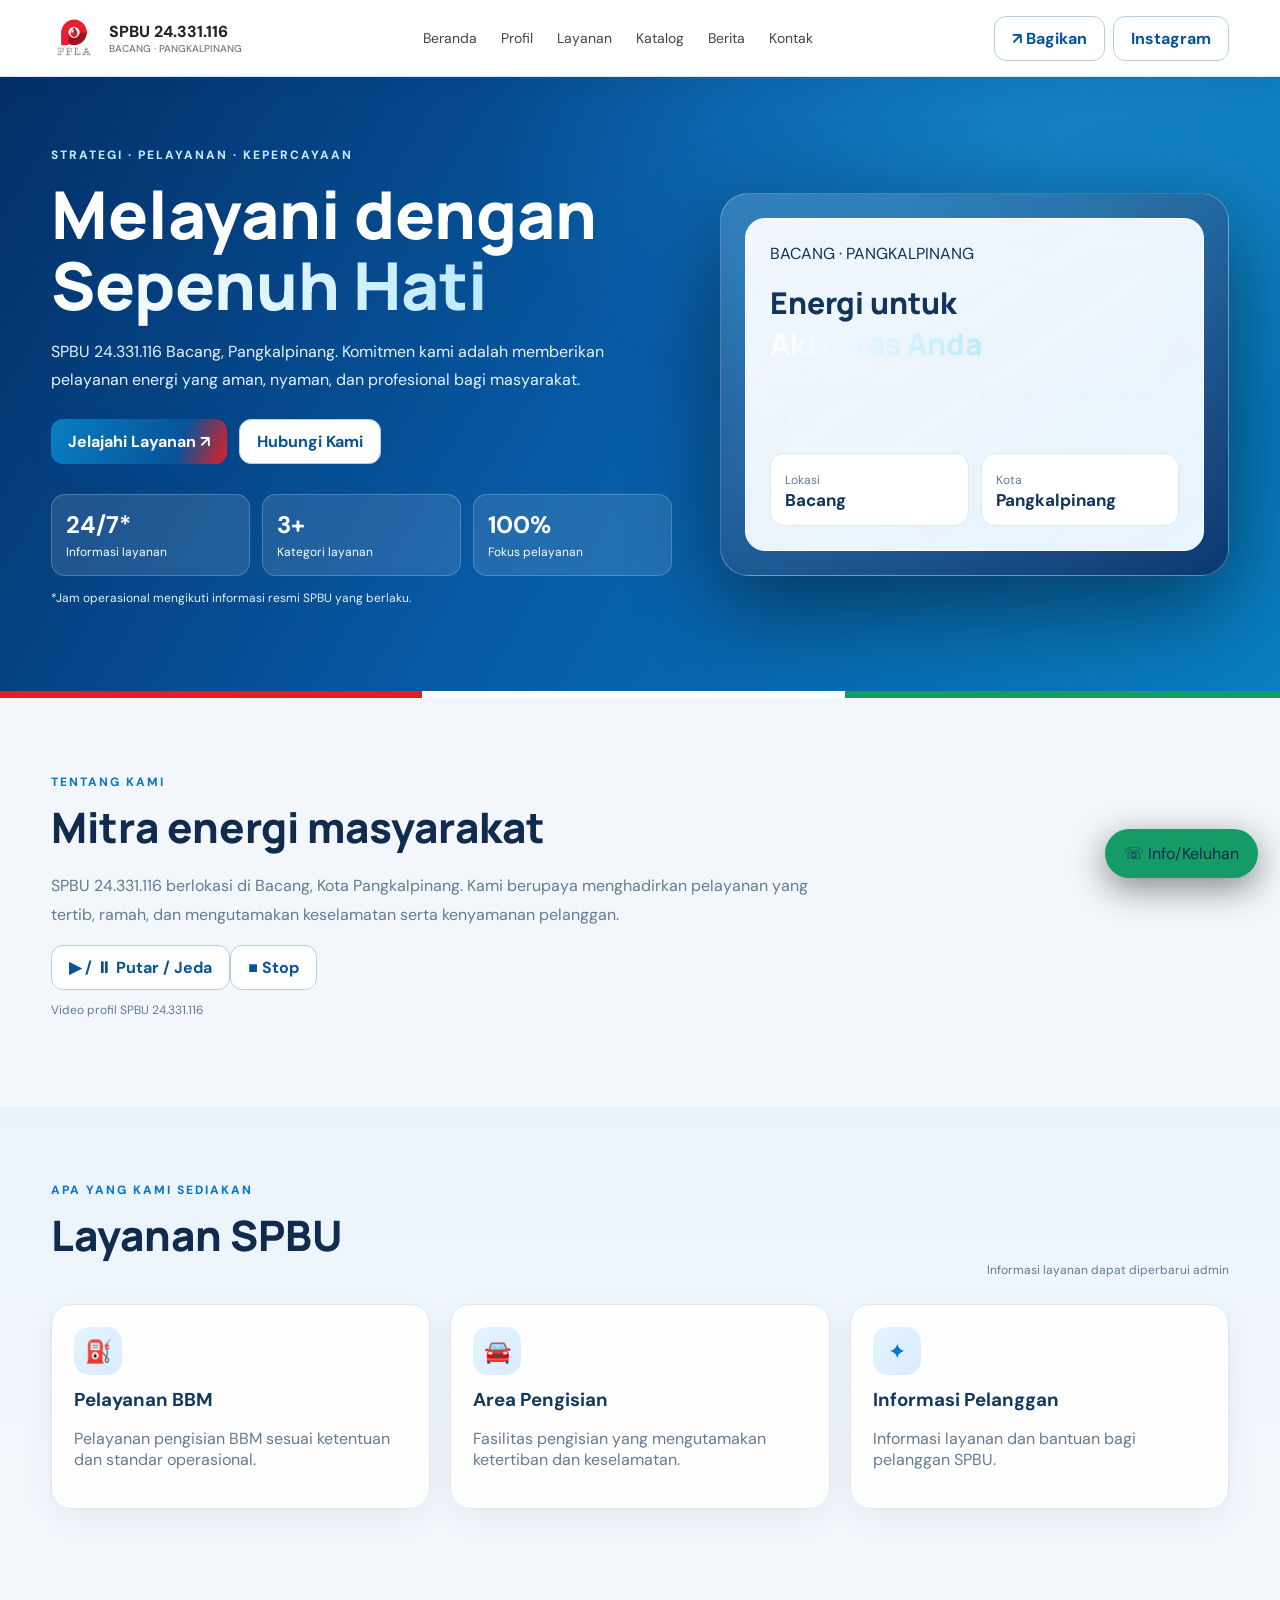
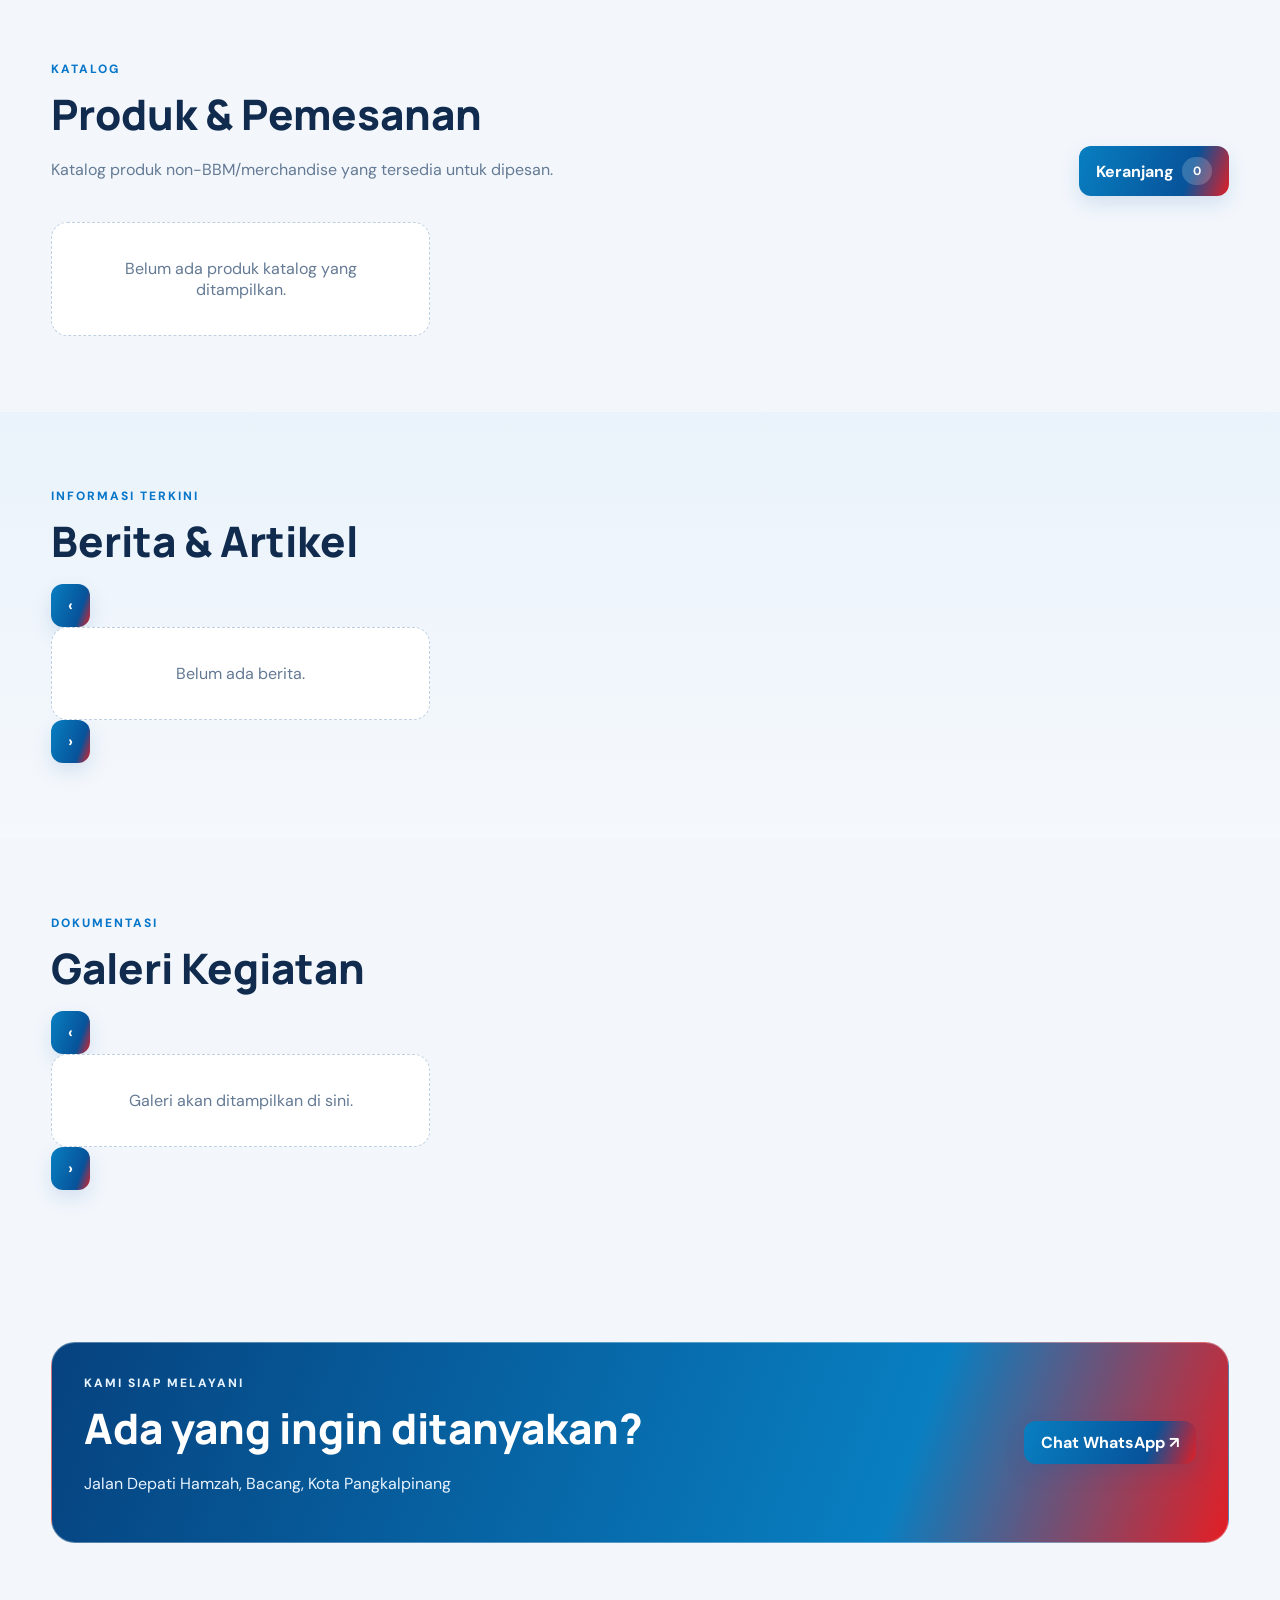
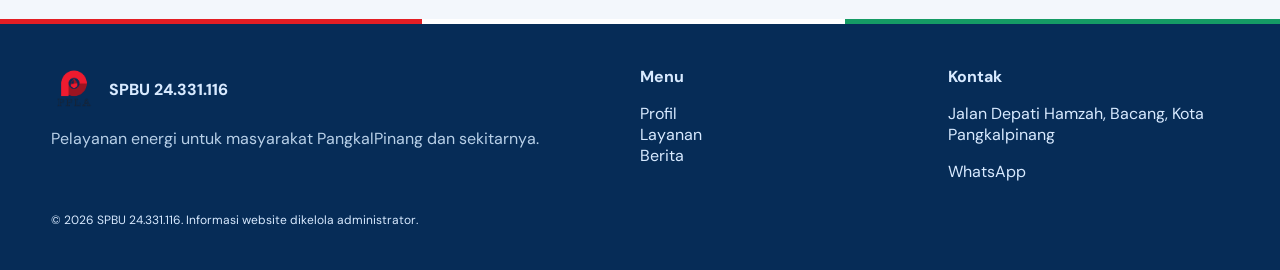
==== commit 0715ed77: "Update index.html" ====
--- a/index.html
+++ b/index.html
@@ -16,7 +16,7 @@
 <body>
 <header class="topbar"><div class="container nav"><a class="brand" href="#"><img class="brand-logo" src="assets/logo-ppla.png" alt="Logo PPLA"><span>SPBU 24.331.116<small class="muted" style="display:block;font-size:10px;font-weight:500">BACANG · PANGKALPINANG</small></span></a><nav class="navlinks"><a href="#home">Beranda</a><a href="#about">Profil</a><a href="#services">Layanan</a><a href="#products">Katalog</a><a href="#news">Berita</a><a href="#contact">Kontak</a></nav><div class="nav-actions"><button class="btn btn-outline" onclick="shareWebsite()">↗ Bagikan</button><a class="btn btn-outline" href="https://www.instagram.com/spbu_24.331.116_bacang/">Instagram</a></div></div></header>
 <main>
-<section class="hero" id="home"><div class="container hero-grid"><div><div class="eyebrow">Strategi · Pelayanan · Kepercayaan</div><h1>Melayani dengan <span class="gradient-text">Sepenuh Hati</span></h1><p id="heroText">SPBU 24.331.116 Bacang, Pangkalpinang. Komitmen kami adalah memberikan pelayanan energi yang aman, nyaman, dan profesional bagi masyarakat.</p><div style="display:flex;gap:12px;flex-wrap:wrap;margin-top:24px"><a class="btn" href="#services">Jelajahi Layanan ↗</a><a class="btn btn-outline" href="#contact">Hubungi Kami</a></div><div class="stat-row" style="margin-top:30px"><div class="stat"><strong>24/7*</strong><span class="muted small">Informasi layanan</span></div><div class="stat"><strong>3+</strong><span class="muted small">Kategori layanan</span></div><div class="stat"><strong>100%</strong><span class="muted small">Fokus pelayanan</span></div></div><p class="small muted">*Jam operasional mengikuti informasi resmi SPBU yang berlaku.</p></div><div class="hero-visual"><div class="visual-inner"><div><span class="text-dark">BACANG · PANGKALPINANG</span><h2 style="font:800 30px Manrope;margin:18px 0 8px">Energi untuk<br><span class="gradient-text">Aktivitas Anda</span></h2><p class="text-dark">Pelayanan BBM dan fasilitas pendukung dalam satu lokasi.</p></div><div class="stat-row"><div class="stat"><span class="small muted">Lokasi</span><strong style="font-size:17px">Bacang</strong></div><div class="stat"><span class="small muted">Kota</span><strong style="font-size:17px">Pangkalpinang</strong></div></div></div></div></div></section>
+<section class="hero" id="home"><div class="container hero-grid"><div><div class="eyebrow">Strategi · Pelayanan · Kepercayaan</div><h1>Melayani dengan <span class="gradient-text">Sepenuh Hati</span></h1><p id="heroText">SPBU 24.331.116 Bacang, Pangkalpinang. Komitmen kami adalah memberikan pelayanan energi yang aman, nyaman, dan profesional bagi masyarakat.</p><div style="display:flex;gap:12px;flex-wrap:wrap;margin-top:24px"><a class="btn" href="#services">Jelajahi Layanan ↗</a><a class="btn btn-outline" href="#contact">Hubungi Kami</a></div><div class="stat-row" style="margin-top:30px"><div class="stat"><strong>24/7*</strong><span class="text-white small">Informasi layanan</span></div><div class="stat"><strong>3+</strong><span class="text-white small">Kategori layanan</span></div><div class="stat"><strong>100%</strong><span class="text-white small">Fokus pelayanan</span></div></div><p class="small muted">*Jam operasional mengikuti informasi resmi SPBU yang berlaku.</p></div><div class="hero-visual"><div class="visual-inner"><div><span class="text-dark">BACANG · PANGKALPINANG</span><h2 style="font:800 30px Manrope;margin:18px 0 8px">Energi untuk<br><span class="gradient-text">Aktivitas Anda</span></h2><p class="text-dark">Pelayanan BBM dan fasilitas pendukung dalam satu lokasi.</p></div><div class="stat-row"><div class="stat"><span class="small muted">Lokasi</span><strong style="font-size:17px">Bacang</strong></div><div class="stat"><span class="small muted">Kota</span><strong style="font-size:17px">Pangkalpinang</strong></div></div></div></div></div></section>
 <section id="promoCarousel" class="section" style="padding:28px 0 0"><div class="container"><div id="carouselList" class="grid"></div></div></section>
 <section class="section" id="about"><div class="container"><div class="eyebrow">Tentang Kami</div><h2 class="section-title">Mitra energi masyarakat</h2><div class="about-layout"><div><p class="muted" style="max-width:780px;line-height:1.8" id="aboutText">SPBU 24.331.116 berlokasi di Bacang, Kota Pangkalpinang. Kami berupaya menghadirkan pelayanan yang tertib, ramah, dan mengutamakan keselamatan serta kenyamanan pelanggan.</p></div><div class="about-video-wrap"><video id="aboutVideo" class="about-video" autoplay muted playsinline preload="metadata" controls></video><div class="video-actions"><button class="btn btn-outline" type="button" onclick="toggleAboutVideo()">▶ / ⏸ Putar / Jeda</button><button class="btn btn-outline" type="button" onclick="stopAboutVideo()">■ Stop</button></div><p class="small muted" id="videoHint">Video profil SPBU 24.331.116</p></div></div></div></section>
 <section class="section" id="services" style="background:#111529"><div class="container"><div class="section-head"><div><div class="eyebrow">Apa yang Kami Sediakan</div><h2 class="section-title">Layanan SPBU</h2></div><span class="muted small">Informasi layanan dapat diperbarui admin</span></div><div id="servicesList" class="grid"></div></div></section>
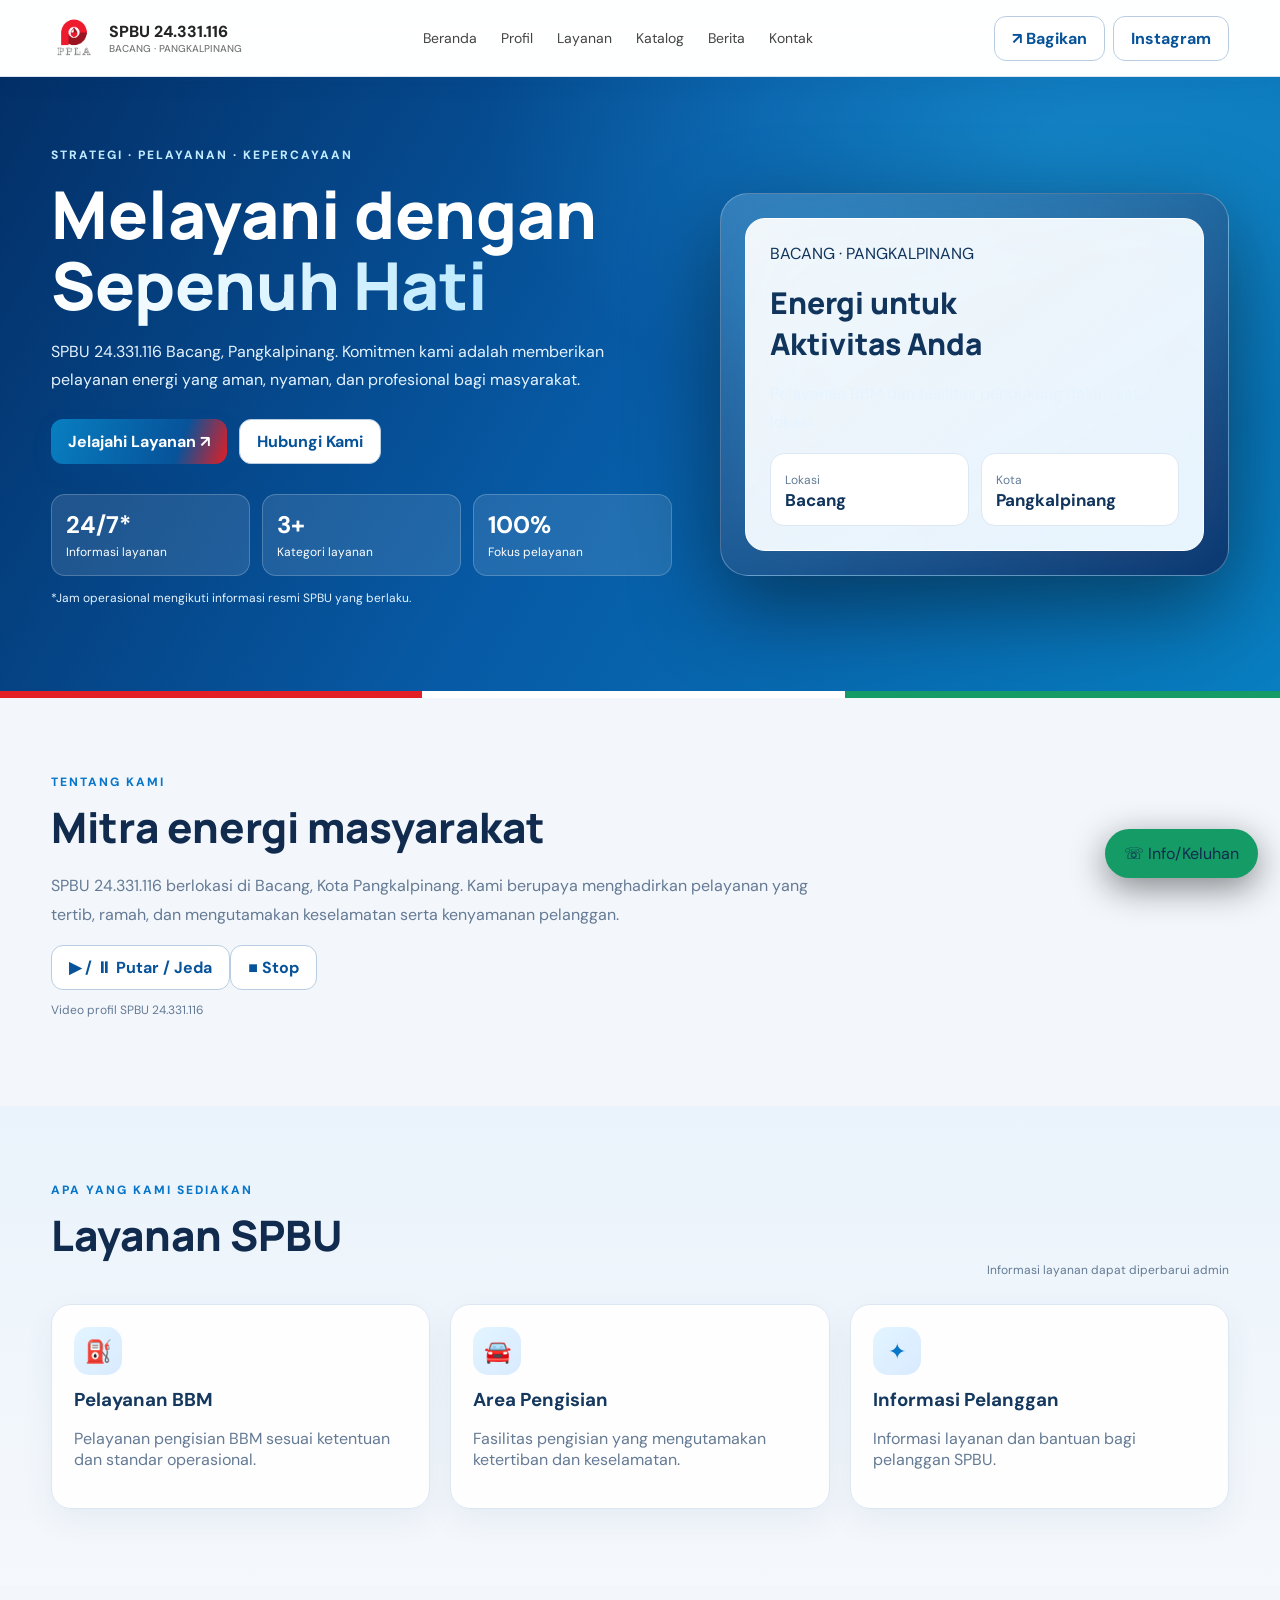
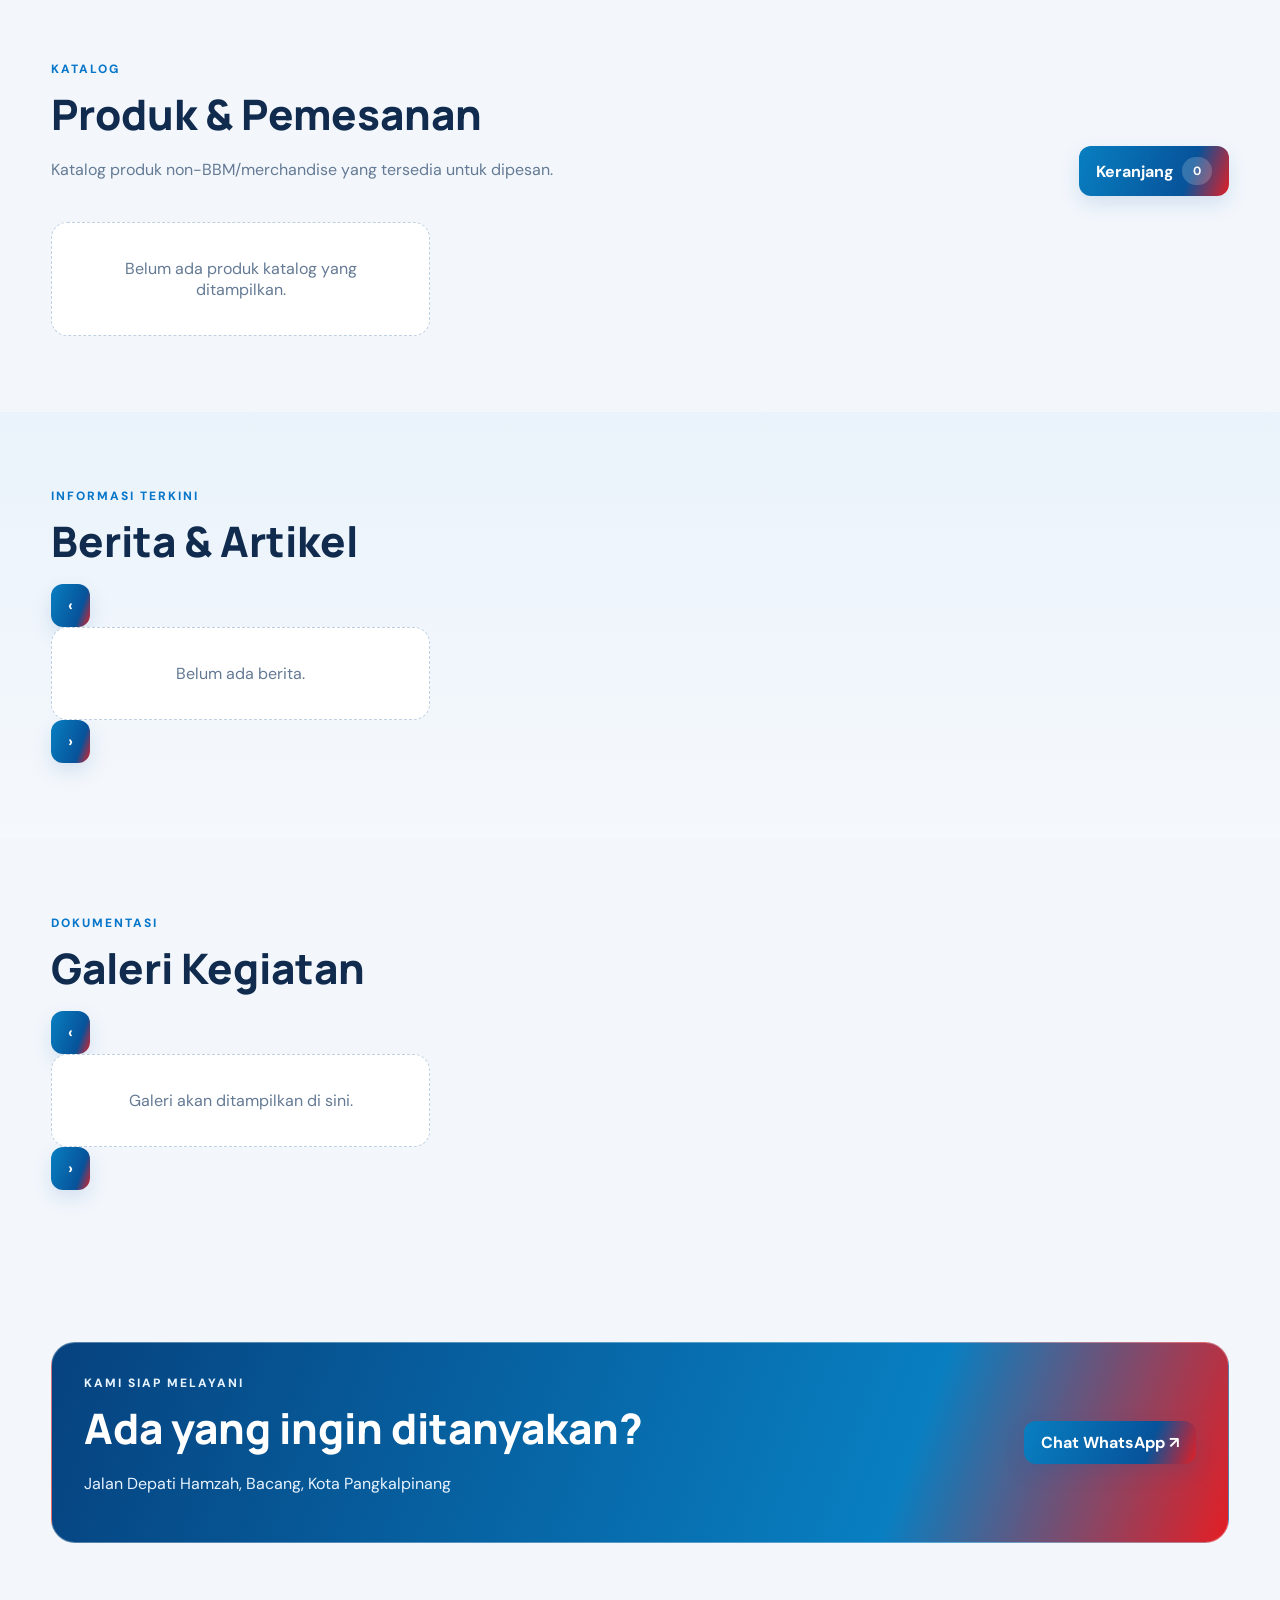
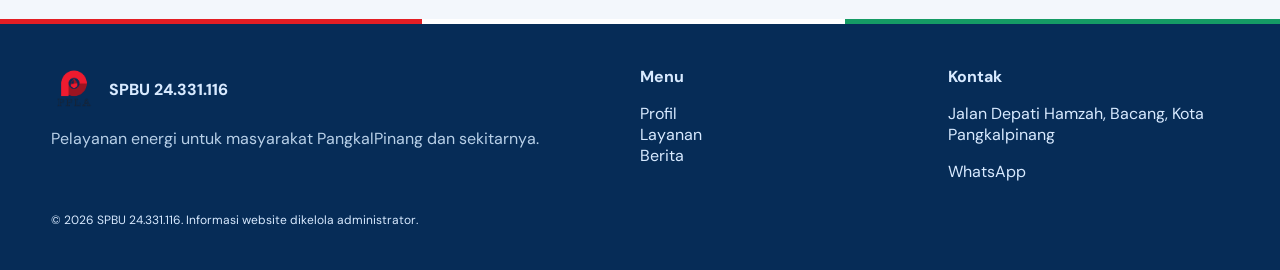
==== commit d1b593be: "Update index.html" ====
--- a/index.html
+++ b/index.html
@@ -16,7 +16,7 @@
 <body>
 <header class="topbar"><div class="container nav"><a class="brand" href="#"><img class="brand-logo" src="assets/logo-ppla.png" alt="Logo PPLA"><span>SPBU 24.331.116<small class="muted" style="display:block;font-size:10px;font-weight:500">BACANG · PANGKALPINANG</small></span></a><nav class="navlinks"><a href="#home">Beranda</a><a href="#about">Profil</a><a href="#services">Layanan</a><a href="#products">Katalog</a><a href="#news">Berita</a><a href="#contact">Kontak</a></nav><div class="nav-actions"><button class="btn btn-outline" onclick="shareWebsite()">↗ Bagikan</button><a class="btn btn-outline" href="https://www.instagram.com/spbu_24.331.116_bacang/">Instagram</a></div></div></header>
 <main>
-<section class="hero" id="home"><div class="container hero-grid"><div><div class="eyebrow">Strategi · Pelayanan · Kepercayaan</div><h1>Melayani dengan <span class="gradient-text">Sepenuh Hati</span></h1><p id="heroText">SPBU 24.331.116 Bacang, Pangkalpinang. Komitmen kami adalah memberikan pelayanan energi yang aman, nyaman, dan profesional bagi masyarakat.</p><div style="display:flex;gap:12px;flex-wrap:wrap;margin-top:24px"><a class="btn" href="#services">Jelajahi Layanan ↗</a><a class="btn btn-outline" href="#contact">Hubungi Kami</a></div><div class="stat-row" style="margin-top:30px"><div class="stat"><strong>24/7*</strong><span class="text-white small">Informasi layanan</span></div><div class="stat"><strong>3+</strong><span class="text-white small">Kategori layanan</span></div><div class="stat"><strong>100%</strong><span class="text-white small">Fokus pelayanan</span></div></div><p class="small muted">*Jam operasional mengikuti informasi resmi SPBU yang berlaku.</p></div><div class="hero-visual"><div class="visual-inner"><div><span class="text-dark">BACANG · PANGKALPINANG</span><h2 style="font:800 30px Manrope;margin:18px 0 8px">Energi untuk<br><span class="gradient-text">Aktivitas Anda</span></h2><p class="text-dark">Pelayanan BBM dan fasilitas pendukung dalam satu lokasi.</p></div><div class="stat-row"><div class="stat"><span class="small muted">Lokasi</span><strong style="font-size:17px">Bacang</strong></div><div class="stat"><span class="small muted">Kota</span><strong style="font-size:17px">Pangkalpinang</strong></div></div></div></div></div></section>
+<section class="hero" id="home"><div class="container hero-grid"><div><div class="eyebrow">Strategi · Pelayanan · Kepercayaan</div><h1>Melayani dengan <span class="gradient-text">Sepenuh Hati</span></h1><p id="heroText">SPBU 24.331.116 Bacang, Pangkalpinang. Komitmen kami adalah memberikan pelayanan energi yang aman, nyaman, dan profesional bagi masyarakat.</p><div style="display:flex;gap:12px;flex-wrap:wrap;margin-top:24px"><a class="btn" href="#services">Jelajahi Layanan ↗</a><a class="btn btn-outline" href="#contact">Hubungi Kami</a></div><div class="stat-row" style="margin-top:30px"><div class="stat"><strong>24/7*</strong><span class="text-white small">Informasi layanan</span></div><div class="stat"><strong>3+</strong><span class="text-white small">Kategori layanan</span></div><div class="stat"><strong>100%</strong><span class="text-white small">Fokus pelayanan</span></div></div><p class="small muted">*Jam operasional mengikuti informasi resmi SPBU yang berlaku.</p></div><div class="hero-visual"><div class="visual-inner"><div><span class="text-dark">BACANG · PANGKALPINANG</span><h2 style="font:800 30px Manrope;margin:18px 0 8px">Energi untuk<br><span class="text-dark">Aktivitas Anda</span></h2><p class="text-dark">Pelayanan BBM dan fasilitas pendukung dalam satu lokasi.</p></div><div class="stat-row"><div class="stat"><span class="small muted">Lokasi</span><strong style="font-size:17px">Bacang</strong></div><div class="stat"><span class="small muted">Kota</span><strong style="font-size:17px">Pangkalpinang</strong></div></div></div></div></div></section>
 <section id="promoCarousel" class="section" style="padding:28px 0 0"><div class="container"><div id="carouselList" class="grid"></div></div></section>
 <section class="section" id="about"><div class="container"><div class="eyebrow">Tentang Kami</div><h2 class="section-title">Mitra energi masyarakat</h2><div class="about-layout"><div><p class="muted" style="max-width:780px;line-height:1.8" id="aboutText">SPBU 24.331.116 berlokasi di Bacang, Kota Pangkalpinang. Kami berupaya menghadirkan pelayanan yang tertib, ramah, dan mengutamakan keselamatan serta kenyamanan pelanggan.</p></div><div class="about-video-wrap"><video id="aboutVideo" class="about-video" autoplay muted playsinline preload="metadata" controls></video><div class="video-actions"><button class="btn btn-outline" type="button" onclick="toggleAboutVideo()">▶ / ⏸ Putar / Jeda</button><button class="btn btn-outline" type="button" onclick="stopAboutVideo()">■ Stop</button></div><p class="small muted" id="videoHint">Video profil SPBU 24.331.116</p></div></div></div></section>
 <section class="section" id="services" style="background:#111529"><div class="container"><div class="section-head"><div><div class="eyebrow">Apa yang Kami Sediakan</div><h2 class="section-title">Layanan SPBU</h2></div><span class="muted small">Informasi layanan dapat diperbarui admin</span></div><div id="servicesList" class="grid"></div></div></section>
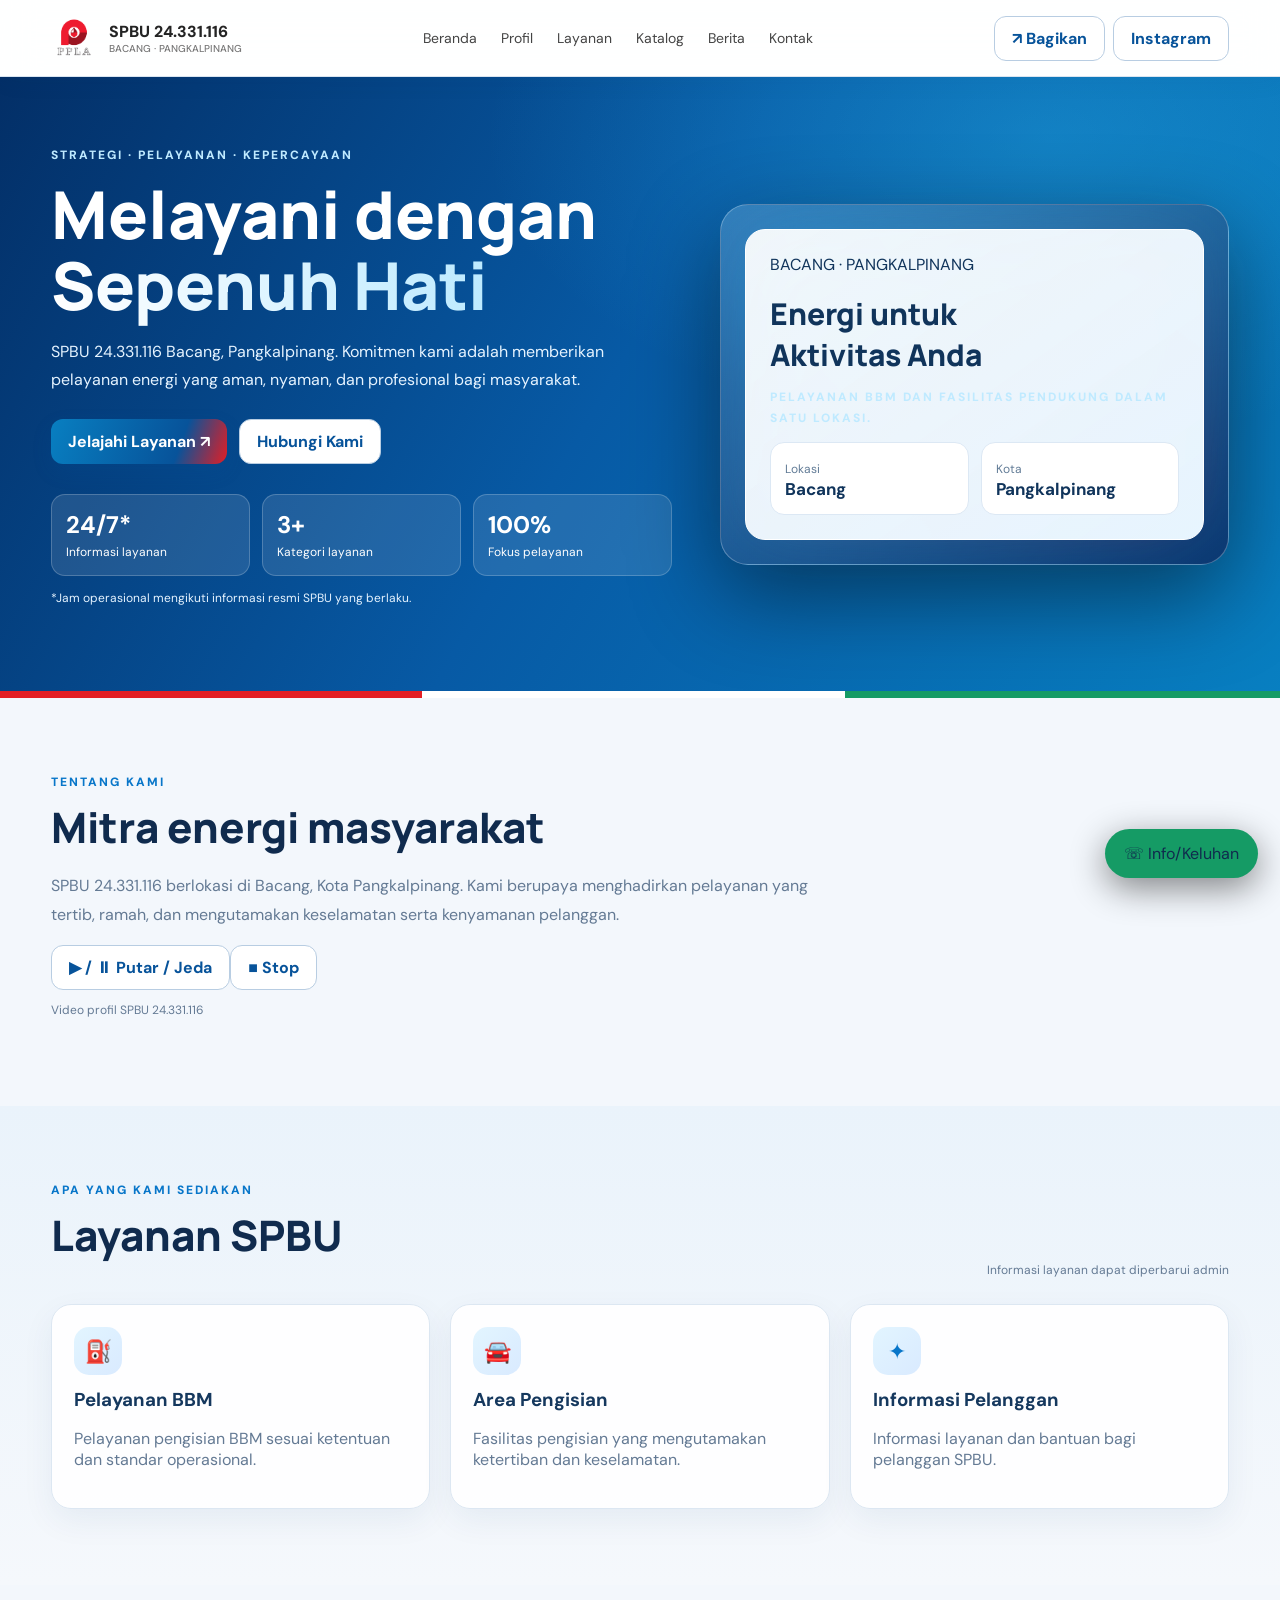
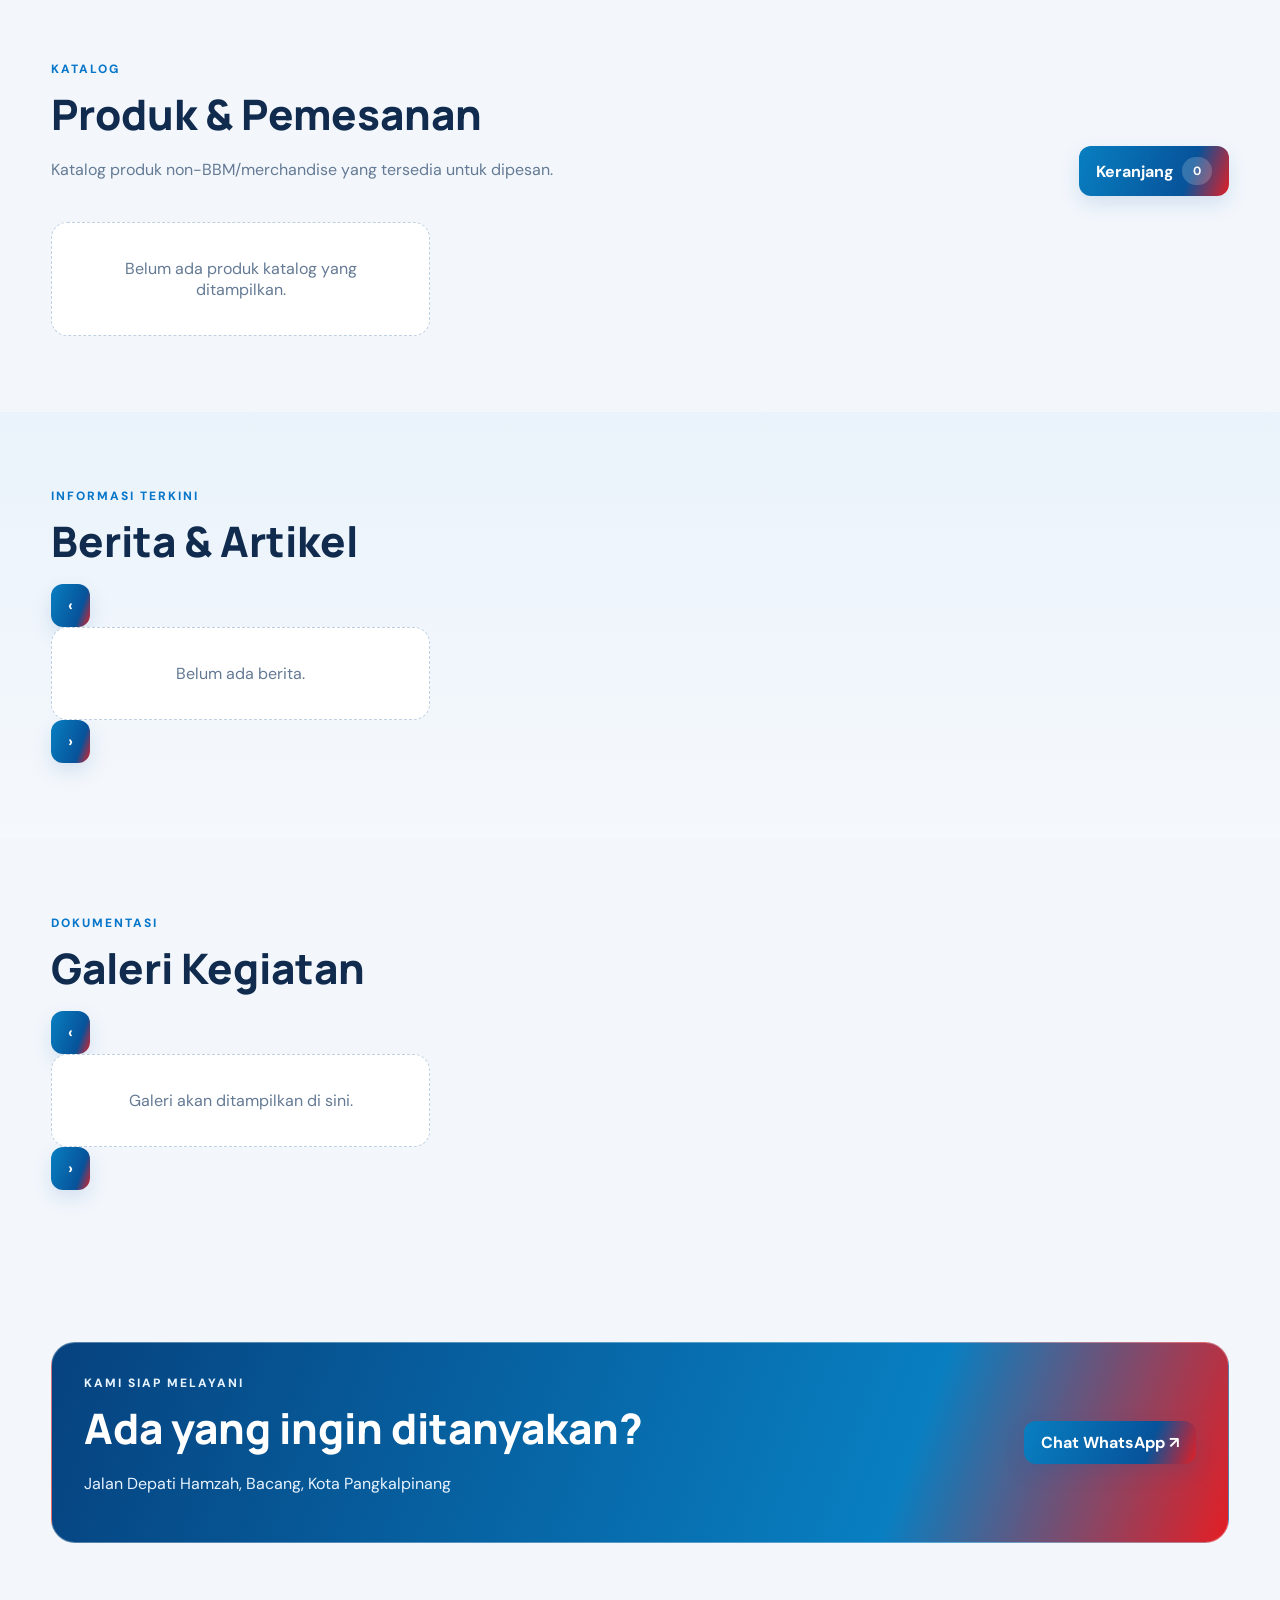
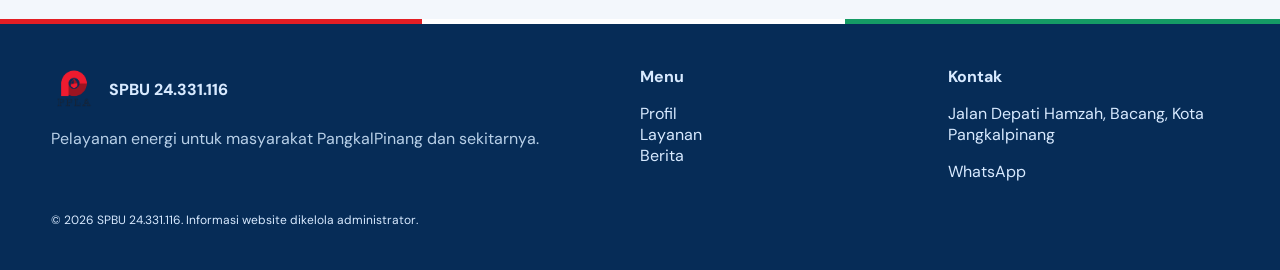
==== commit 76bdd95f: "Update index.html" ====
--- a/index.html
+++ b/index.html
@@ -16,7 +16,7 @@
 <body>
 <header class="topbar"><div class="container nav"><a class="brand" href="#"><img class="brand-logo" src="assets/logo-ppla.png" alt="Logo PPLA"><span>SPBU 24.331.116<small class="muted" style="display:block;font-size:10px;font-weight:500">BACANG · PANGKALPINANG</small></span></a><nav class="navlinks"><a href="#home">Beranda</a><a href="#about">Profil</a><a href="#services">Layanan</a><a href="#products">Katalog</a><a href="#news">Berita</a><a href="#contact">Kontak</a></nav><div class="nav-actions"><button class="btn btn-outline" onclick="shareWebsite()">↗ Bagikan</button><a class="btn btn-outline" href="https://www.instagram.com/spbu_24.331.116_bacang/">Instagram</a></div></div></header>
 <main>
-<section class="hero" id="home"><div class="container hero-grid"><div><div class="eyebrow">Strategi · Pelayanan · Kepercayaan</div><h1>Melayani dengan <span class="gradient-text">Sepenuh Hati</span></h1><p id="heroText">SPBU 24.331.116 Bacang, Pangkalpinang. Komitmen kami adalah memberikan pelayanan energi yang aman, nyaman, dan profesional bagi masyarakat.</p><div style="display:flex;gap:12px;flex-wrap:wrap;margin-top:24px"><a class="btn" href="#services">Jelajahi Layanan ↗</a><a class="btn btn-outline" href="#contact">Hubungi Kami</a></div><div class="stat-row" style="margin-top:30px"><div class="stat"><strong>24/7*</strong><span class="text-white small">Informasi layanan</span></div><div class="stat"><strong>3+</strong><span class="text-white small">Kategori layanan</span></div><div class="stat"><strong>100%</strong><span class="text-white small">Fokus pelayanan</span></div></div><p class="small muted">*Jam operasional mengikuti informasi resmi SPBU yang berlaku.</p></div><div class="hero-visual"><div class="visual-inner"><div><span class="text-dark">BACANG · PANGKALPINANG</span><h2 style="font:800 30px Manrope;margin:18px 0 8px">Energi untuk<br><span class="text-dark">Aktivitas Anda</span></h2><p class="text-dark">Pelayanan BBM dan fasilitas pendukung dalam satu lokasi.</p></div><div class="stat-row"><div class="stat"><span class="small muted">Lokasi</span><strong style="font-size:17px">Bacang</strong></div><div class="stat"><span class="small muted">Kota</span><strong style="font-size:17px">Pangkalpinang</strong></div></div></div></div></div></section>
+<section class="hero" id="home"><div class="container hero-grid"><div><div class="eyebrow">Strategi · Pelayanan · Kepercayaan</div><h1>Melayani dengan <span class="gradient-text">Sepenuh Hati</span></h1><p id="heroText">SPBU 24.331.116 Bacang, Pangkalpinang. Komitmen kami adalah memberikan pelayanan energi yang aman, nyaman, dan profesional bagi masyarakat.</p><div style="display:flex;gap:12px;flex-wrap:wrap;margin-top:24px"><a class="btn" href="#services">Jelajahi Layanan ↗</a><a class="btn btn-outline" href="#contact">Hubungi Kami</a></div><div class="stat-row" style="margin-top:30px"><div class="stat"><strong>24/7*</strong><span class="text-white small">Informasi layanan</span></div><div class="stat"><strong>3+</strong><span class="text-white small">Kategori layanan</span></div><div class="stat"><strong>100%</strong><span class="text-white small">Fokus pelayanan</span></div></div><p class="small muted">*Jam operasional mengikuti informasi resmi SPBU yang berlaku.</p></div><div class="hero-visual"><div class="visual-inner"><div><span class="text-dark">BACANG · PANGKALPINANG</span><h2 style="font:800 30px Manrope;margin:18px 0 8px">Energi untuk<br><span class="text-dark">Aktivitas Anda</span></h2><p class="eyebrow">Pelayanan BBM dan fasilitas pendukung dalam satu lokasi.</p></div><div class="stat-row"><div class="stat"><span class="small muted">Lokasi</span><strong style="font-size:17px">Bacang</strong></div><div class="stat"><span class="small muted">Kota</span><strong style="font-size:17px">Pangkalpinang</strong></div></div></div></div></div></section>
 <section id="promoCarousel" class="section" style="padding:28px 0 0"><div class="container"><div id="carouselList" class="grid"></div></div></section>
 <section class="section" id="about"><div class="container"><div class="eyebrow">Tentang Kami</div><h2 class="section-title">Mitra energi masyarakat</h2><div class="about-layout"><div><p class="muted" style="max-width:780px;line-height:1.8" id="aboutText">SPBU 24.331.116 berlokasi di Bacang, Kota Pangkalpinang. Kami berupaya menghadirkan pelayanan yang tertib, ramah, dan mengutamakan keselamatan serta kenyamanan pelanggan.</p></div><div class="about-video-wrap"><video id="aboutVideo" class="about-video" autoplay muted playsinline preload="metadata" controls></video><div class="video-actions"><button class="btn btn-outline" type="button" onclick="toggleAboutVideo()">▶ / ⏸ Putar / Jeda</button><button class="btn btn-outline" type="button" onclick="stopAboutVideo()">■ Stop</button></div><p class="small muted" id="videoHint">Video profil SPBU 24.331.116</p></div></div></div></section>
 <section class="section" id="services" style="background:#111529"><div class="container"><div class="section-head"><div><div class="eyebrow">Apa yang Kami Sediakan</div><h2 class="section-title">Layanan SPBU</h2></div><span class="muted small">Informasi layanan dapat diperbarui admin</span></div><div id="servicesList" class="grid"></div></div></section>
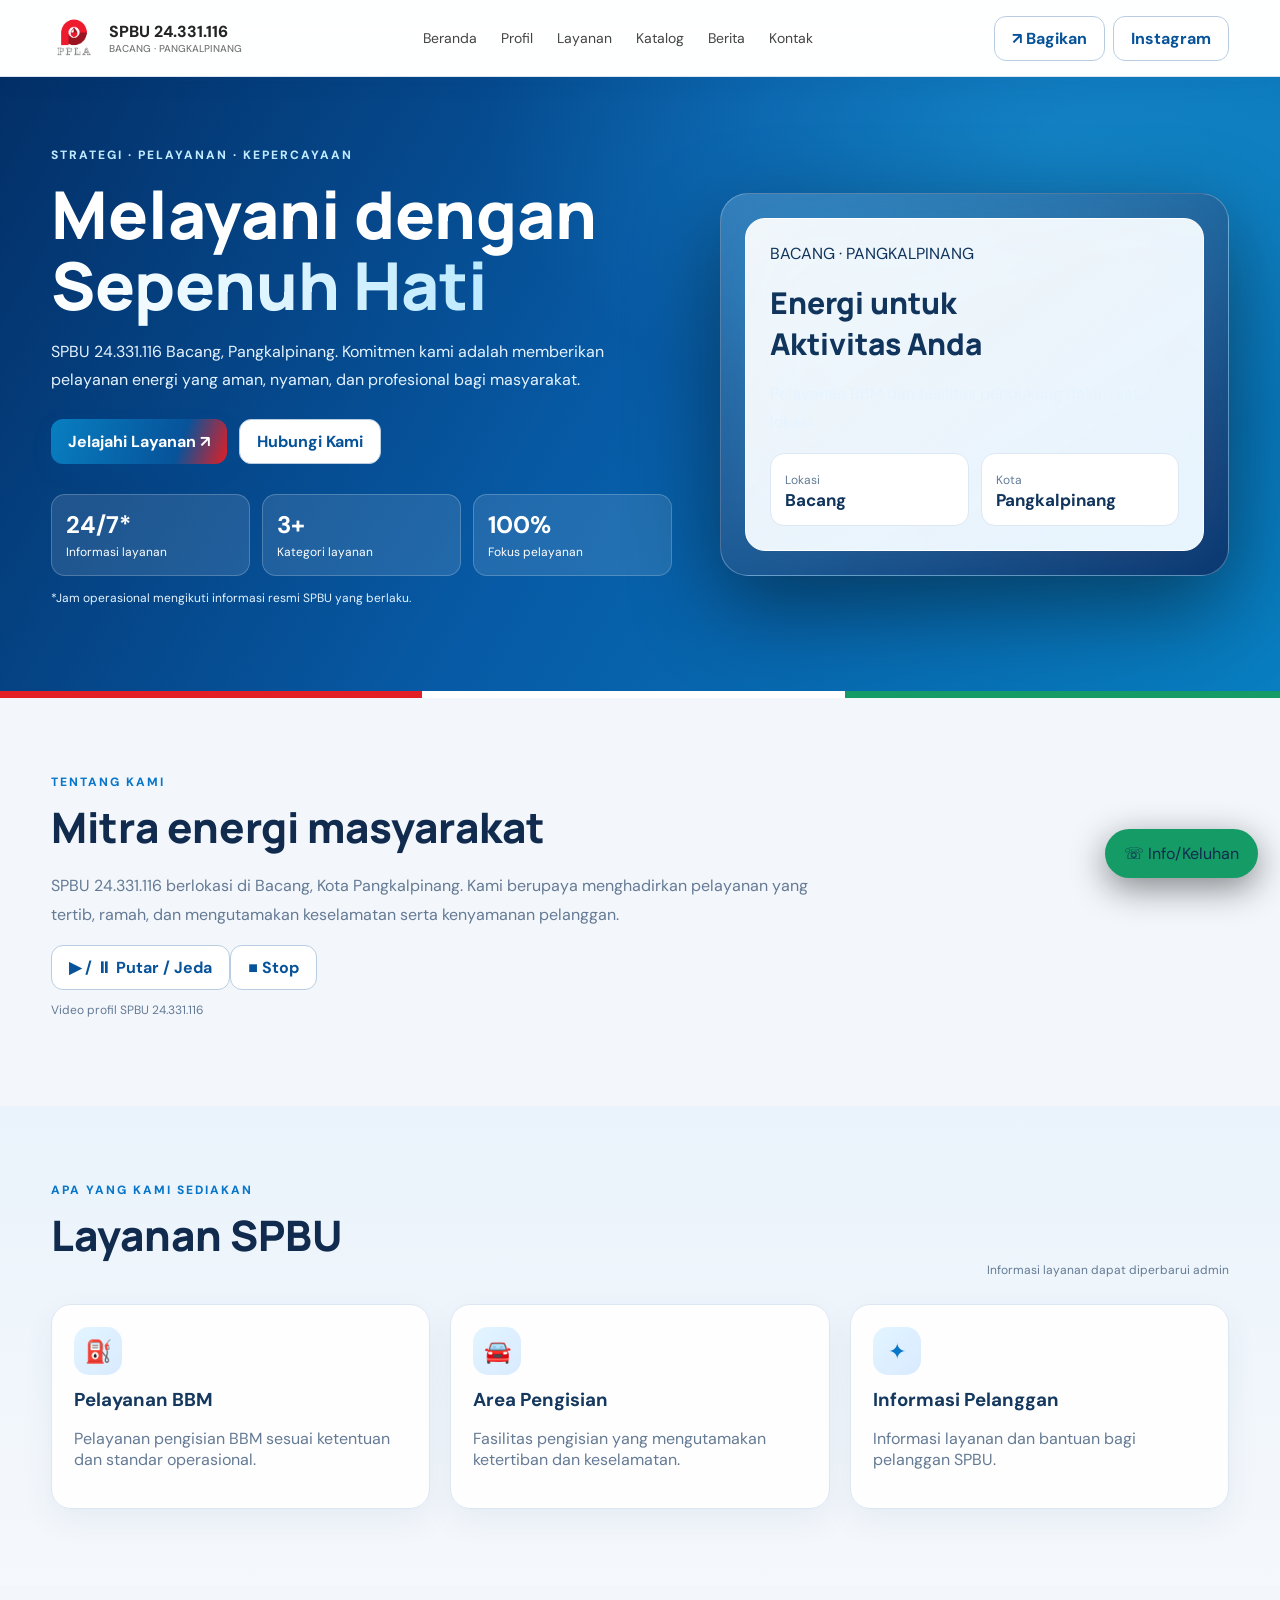
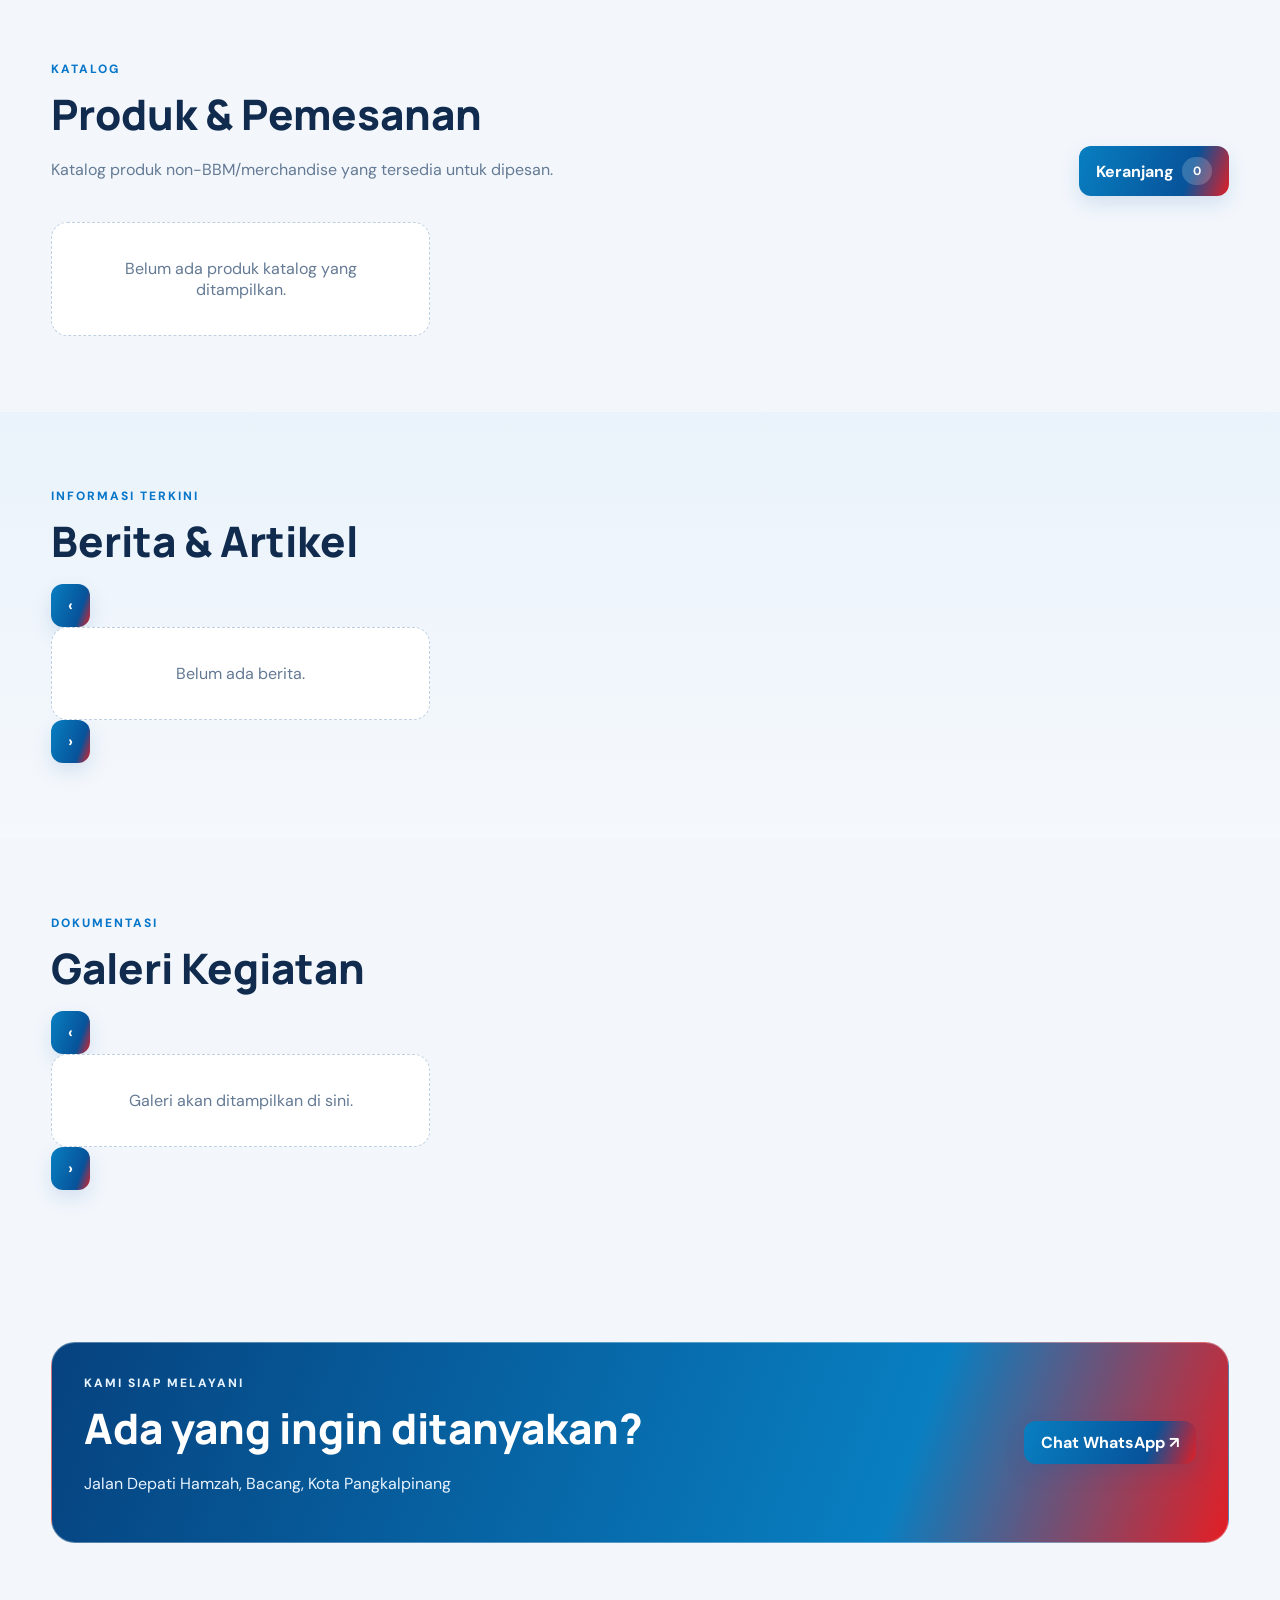
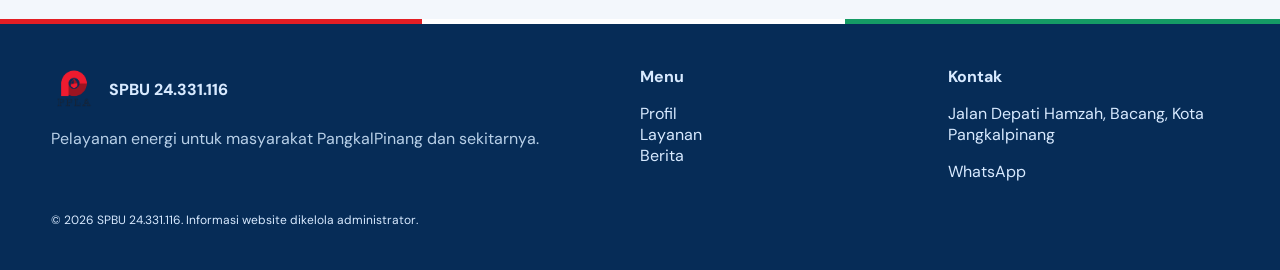
==== commit 1082af62: "Update index.html" ====
--- a/index.html
+++ b/index.html
@@ -16,7 +16,7 @@
 <body>
 <header class="topbar"><div class="container nav"><a class="brand" href="#"><img class="brand-logo" src="assets/logo-ppla.png" alt="Logo PPLA"><span>SPBU 24.331.116<small class="muted" style="display:block;font-size:10px;font-weight:500">BACANG · PANGKALPINANG</small></span></a><nav class="navlinks"><a href="#home">Beranda</a><a href="#about">Profil</a><a href="#services">Layanan</a><a href="#products">Katalog</a><a href="#news">Berita</a><a href="#contact">Kontak</a></nav><div class="nav-actions"><button class="btn btn-outline" onclick="shareWebsite()">↗ Bagikan</button><a class="btn btn-outline" href="https://www.instagram.com/spbu_24.331.116_bacang/">Instagram</a></div></div></header>
 <main>
-<section class="hero" id="home"><div class="container hero-grid"><div><div class="eyebrow">Strategi · Pelayanan · Kepercayaan</div><h1>Melayani dengan <span class="gradient-text">Sepenuh Hati</span></h1><p id="heroText">SPBU 24.331.116 Bacang, Pangkalpinang. Komitmen kami adalah memberikan pelayanan energi yang aman, nyaman, dan profesional bagi masyarakat.</p><div style="display:flex;gap:12px;flex-wrap:wrap;margin-top:24px"><a class="btn" href="#services">Jelajahi Layanan ↗</a><a class="btn btn-outline" href="#contact">Hubungi Kami</a></div><div class="stat-row" style="margin-top:30px"><div class="stat"><strong>24/7*</strong><span class="text-white small">Informasi layanan</span></div><div class="stat"><strong>3+</strong><span class="text-white small">Kategori layanan</span></div><div class="stat"><strong>100%</strong><span class="text-white small">Fokus pelayanan</span></div></div><p class="small muted">*Jam operasional mengikuti informasi resmi SPBU yang berlaku.</p></div><div class="hero-visual"><div class="visual-inner"><div><span class="text-dark">BACANG · PANGKALPINANG</span><h2 style="font:800 30px Manrope;margin:18px 0 8px">Energi untuk<br><span class="text-dark">Aktivitas Anda</span></h2><p class="eyebrow">Pelayanan BBM dan fasilitas pendukung dalam satu lokasi.</p></div><div class="stat-row"><div class="stat"><span class="small muted">Lokasi</span><strong style="font-size:17px">Bacang</strong></div><div class="stat"><span class="small muted">Kota</span><strong style="font-size:17px">Pangkalpinang</strong></div></div></div></div></div></section>
+<section class="hero" id="home"><div class="container hero-grid"><div><div class="eyebrow">Strategi · Pelayanan · Kepercayaan</div><h1>Melayani dengan <span class="gradient-text">Sepenuh Hati</span></h1><p id="heroText">SPBU 24.331.116 Bacang, Pangkalpinang. Komitmen kami adalah memberikan pelayanan energi yang aman, nyaman, dan profesional bagi masyarakat.</p><div style="display:flex;gap:12px;flex-wrap:wrap;margin-top:24px"><a class="btn" href="#services">Jelajahi Layanan ↗</a><a class="btn btn-outline" href="#contact">Hubungi Kami</a></div><div class="stat-row" style="margin-top:30px"><div class="stat"><strong>24/7*</strong><span class="text-white small">Informasi layanan</span></div><div class="stat"><strong>3+</strong><span class="text-white small">Kategori layanan</span></div><div class="stat"><strong>100%</strong><span class="text-white small">Fokus pelayanan</span></div></div><p class="small muted">*Jam operasional mengikuti informasi resmi SPBU yang berlaku.</p></div><div class="hero-visual"><div class="visual-inner"><div><span class="text-dark">BACANG · PANGKALPINANG</span><h2 style="font:800 30px Manrope;margin:18px 0 8px">Energi untuk<br><span class="text-dark">Aktivitas Anda</span></h2><p class="text-dark">Pelayanan BBM dan fasilitas pendukung dalam satu lokasi.</p></div><div class="stat-row"><div class="stat"><span class="small muted">Lokasi</span><strong style="font-size:17px">Bacang</strong></div><div class="stat"><span class="small muted">Kota</span><strong style="font-size:17px">Pangkalpinang</strong></div></div></div></div></div></section>
 <section id="promoCarousel" class="section" style="padding:28px 0 0"><div class="container"><div id="carouselList" class="grid"></div></div></section>
 <section class="section" id="about"><div class="container"><div class="eyebrow">Tentang Kami</div><h2 class="section-title">Mitra energi masyarakat</h2><div class="about-layout"><div><p class="muted" style="max-width:780px;line-height:1.8" id="aboutText">SPBU 24.331.116 berlokasi di Bacang, Kota Pangkalpinang. Kami berupaya menghadirkan pelayanan yang tertib, ramah, dan mengutamakan keselamatan serta kenyamanan pelanggan.</p></div><div class="about-video-wrap"><video id="aboutVideo" class="about-video" autoplay muted playsinline preload="metadata" controls></video><div class="video-actions"><button class="btn btn-outline" type="button" onclick="toggleAboutVideo()">▶ / ⏸ Putar / Jeda</button><button class="btn btn-outline" type="button" onclick="stopAboutVideo()">■ Stop</button></div><p class="small muted" id="videoHint">Video profil SPBU 24.331.116</p></div></div></div></section>
 <section class="section" id="services" style="background:#111529"><div class="container"><div class="section-head"><div><div class="eyebrow">Apa yang Kami Sediakan</div><h2 class="section-title">Layanan SPBU</h2></div><span class="muted small">Informasi layanan dapat diperbarui admin</span></div><div id="servicesList" class="grid"></div></div></section>
